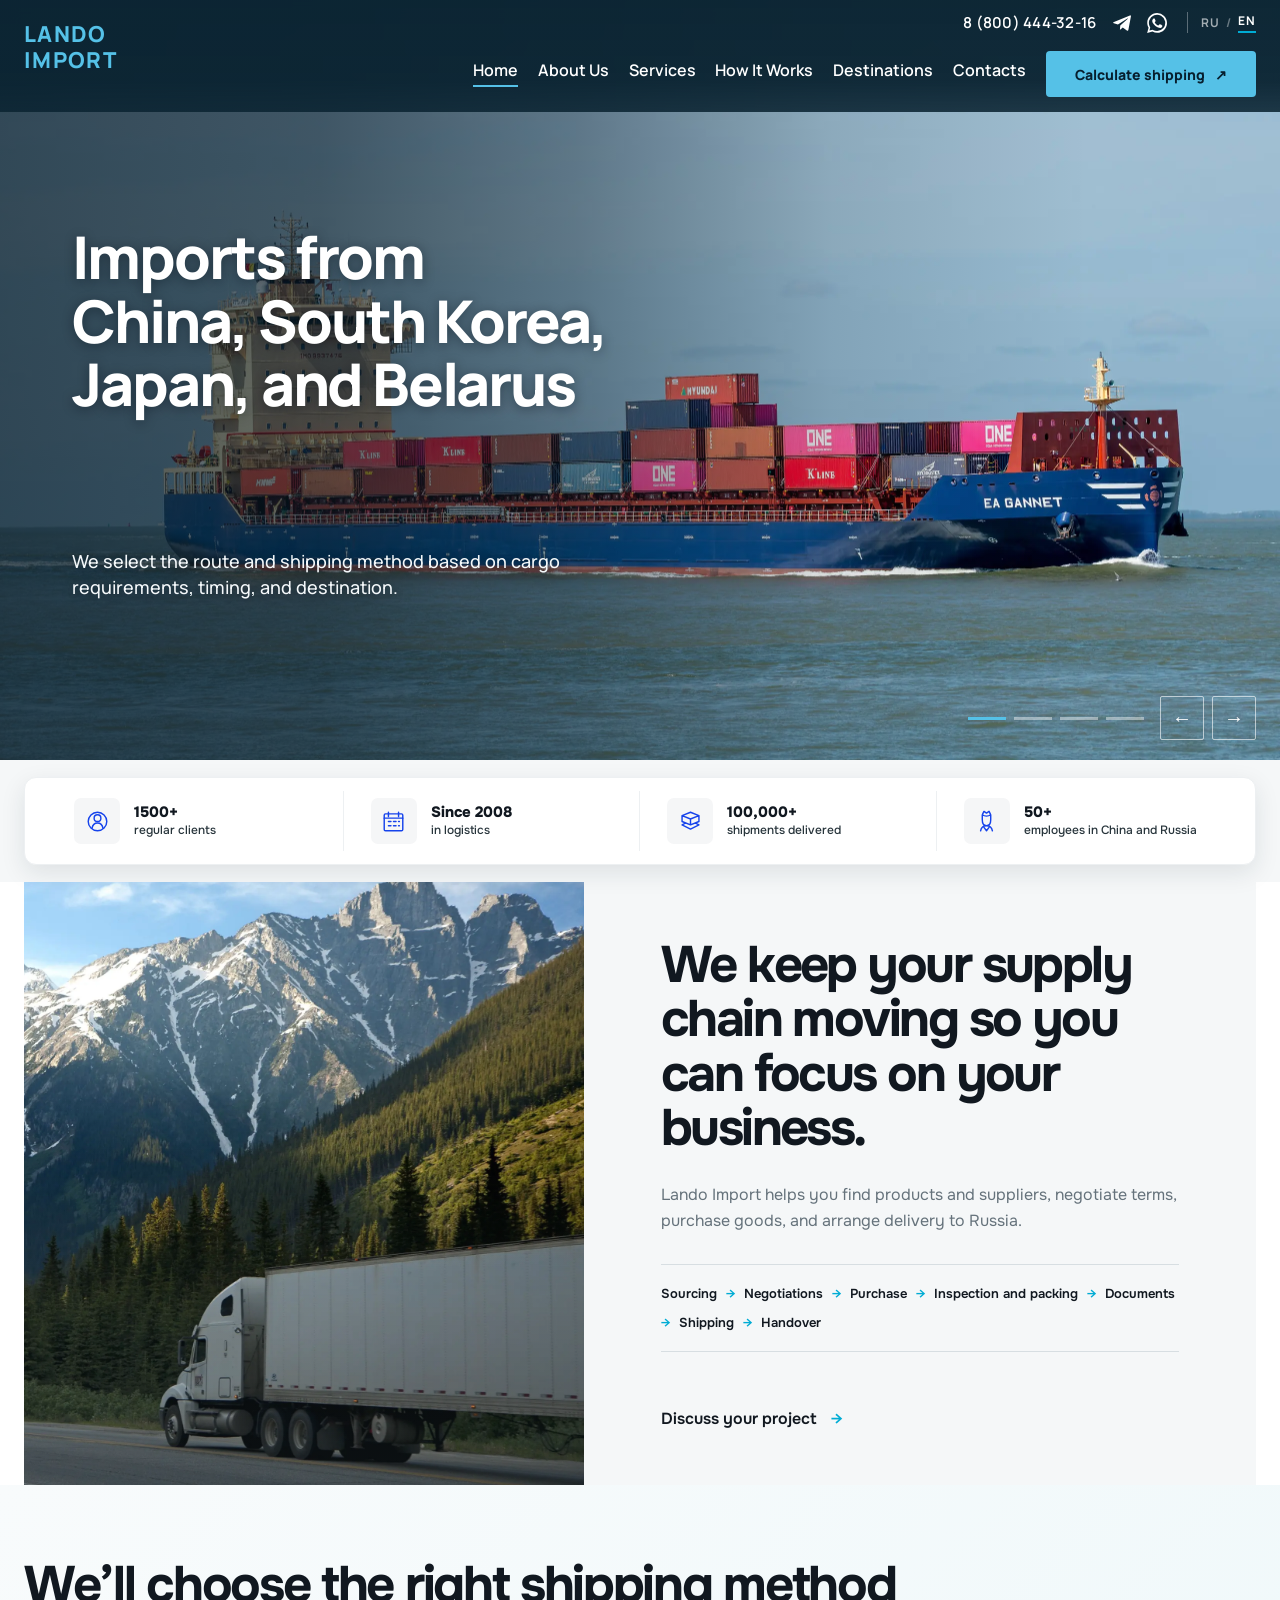
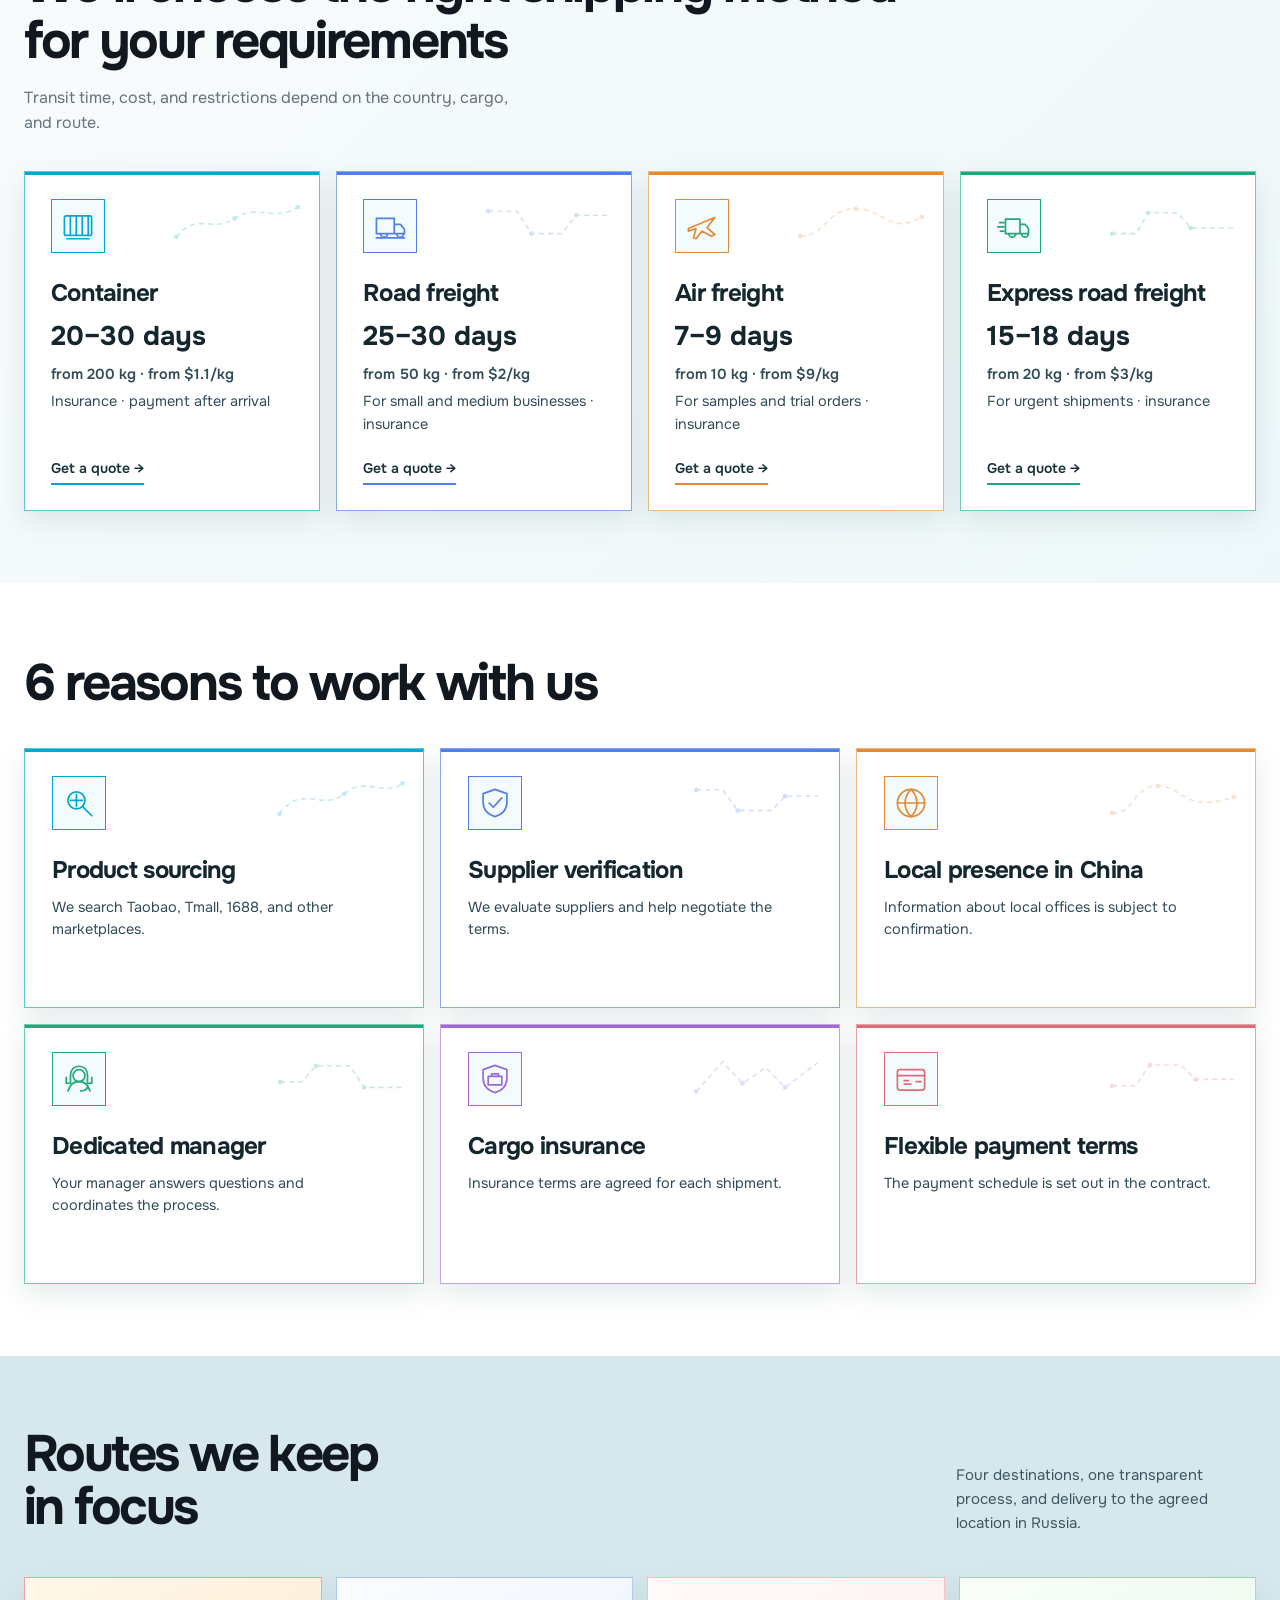
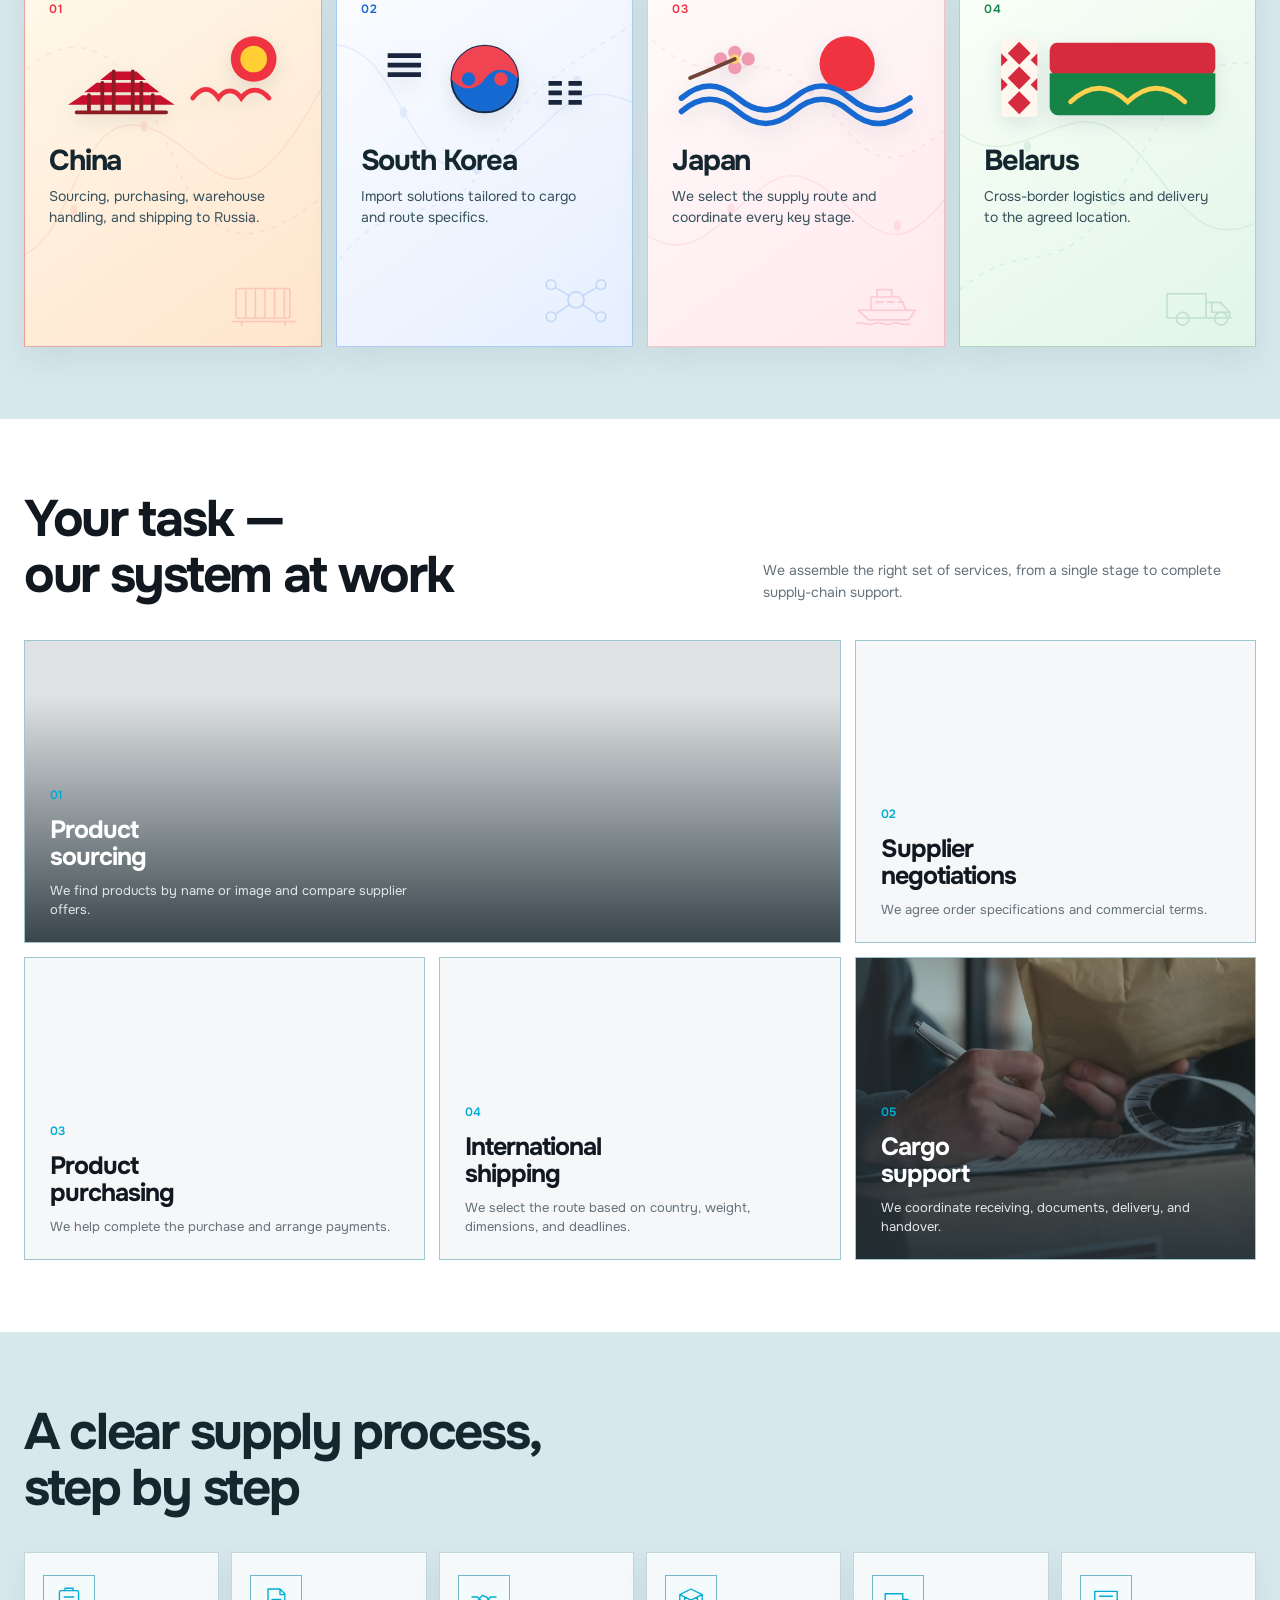
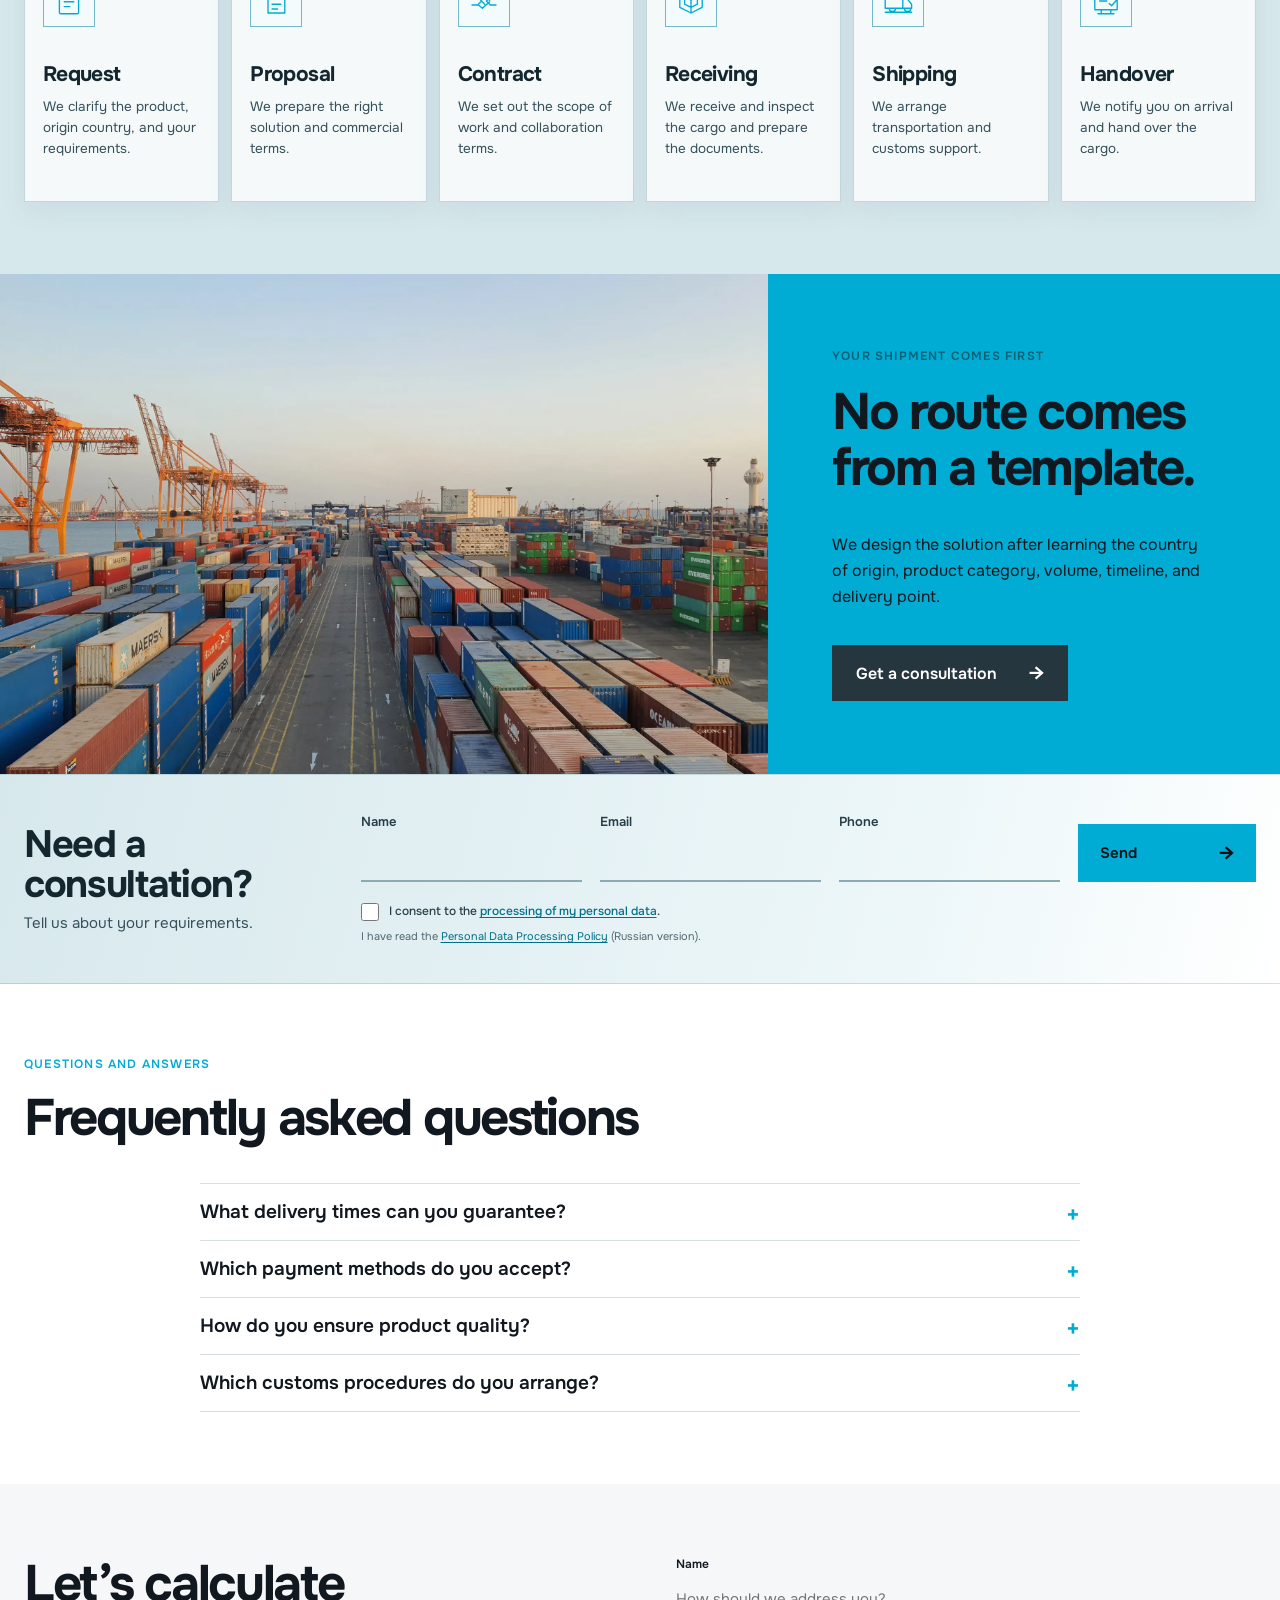
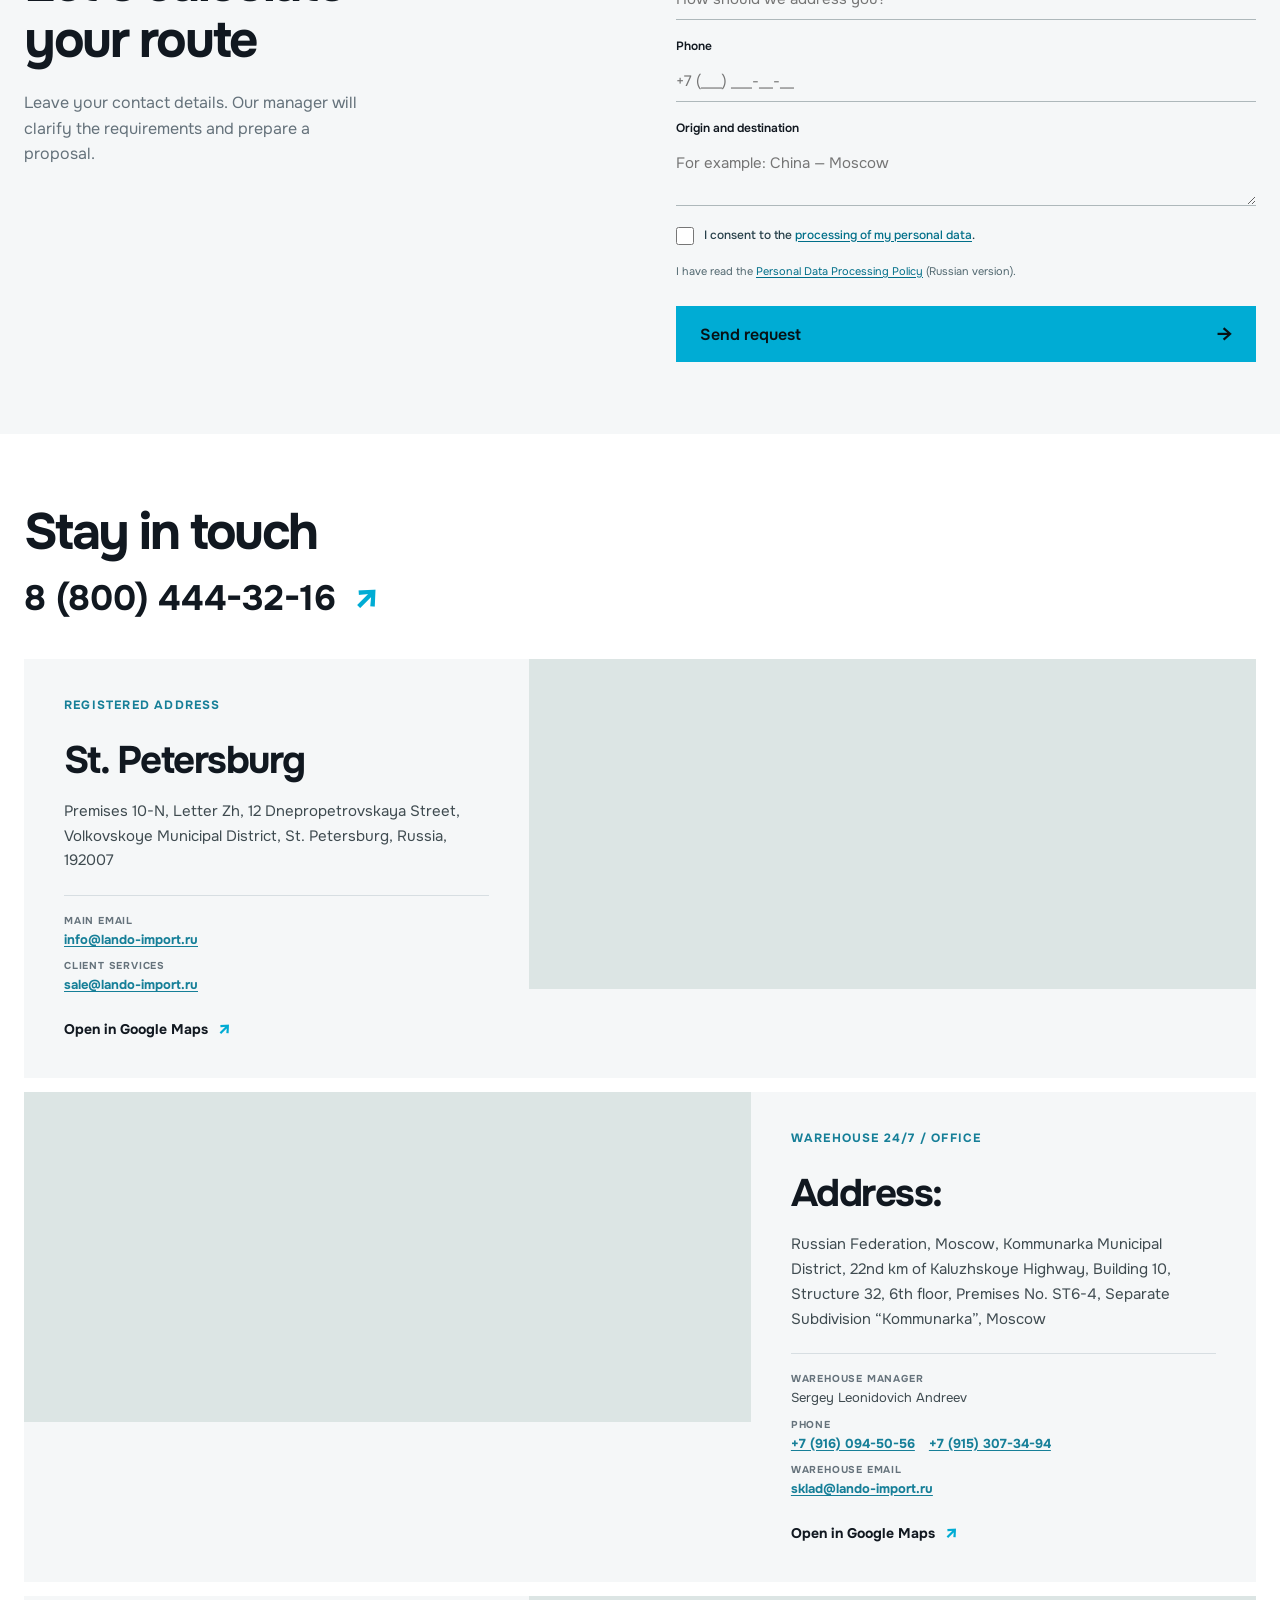
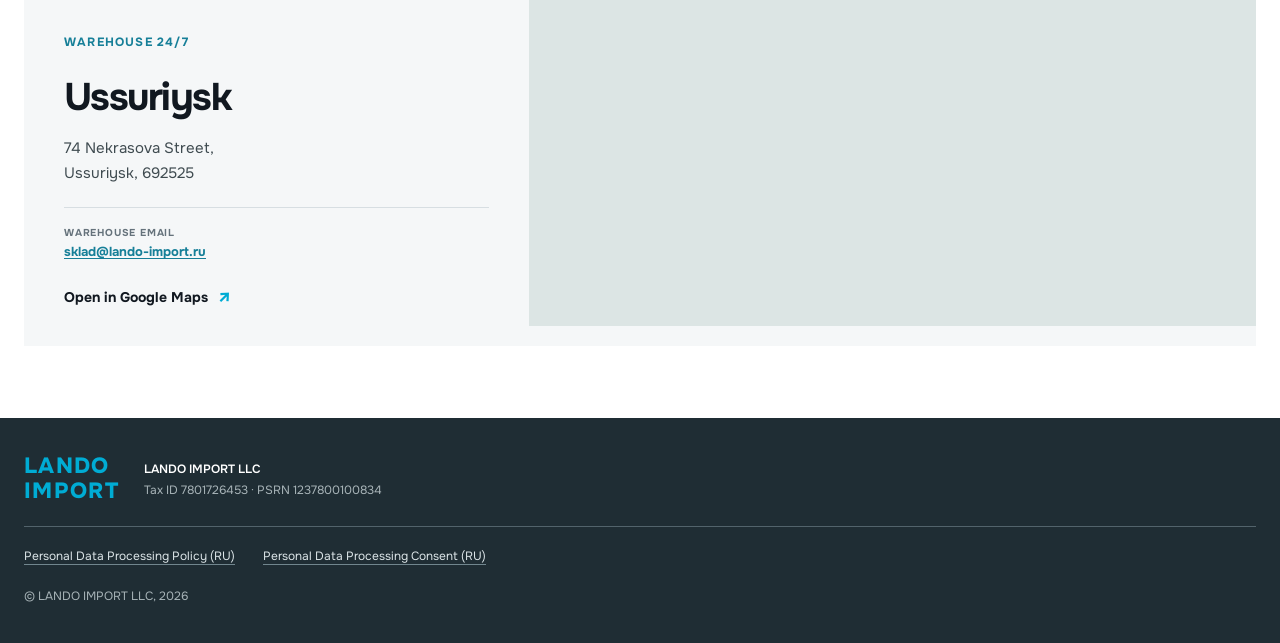
==== en.html @ ffce9387 "Add optimized Lando Import landing page for Vercel. Compressed hero and section photos and keep the " ====
<!doctype html>
<html lang="en">
  <head>
    <meta charset="utf-8" />
    <meta name="viewport" content="width=device-width, initial-scale=1" />
    <title>Lando Import — Logistics and Import</title>
    <link rel="preconnect" href="https://fonts.googleapis.com" />
    <link rel="preconnect" href="https://fonts.gstatic.com" crossorigin />
    <link href="https://fonts.googleapis.com/css2?family=Manrope:wght@400;500;600;700;800&family=Onest:wght@400;500;600;700;800&display=swap" rel="stylesheet" />
    <link rel="preload" as="image" type="image/webp" href="images/hero00.webp" />
    <link rel="stylesheet" href="style.css?v=20261102-img" />
  </head>
  <body id="top">
    <header class="header">
      <div class="container header__in">
        <a class="logo" href="#top" aria-label="Lando Import — home"><span>LANDO</span><i>IMPORT</i></a>
        <button class="menu-button" aria-label="Open menu" aria-expanded="false"><b></b><b></b></button>
        <div class="header__content">
          <div class="header__contacts">
            <a class="header__phone" href="tel:88004443216">8 (800) 444-32-16</a>
            <span class="header__social" role="img" aria-label="Telegram — link coming soon" title="Telegram — link coming soon"><svg viewBox="0 0 24 24" aria-hidden="true"><path d="M21.7 3.1 18.5 20c-.2 1.2-.9 1.5-1.9.9l-4.9-3.6-2.4 2.3c-.3.3-.5.5-1 .5l.4-5 9.1-8.2c.4-.4-.1-.6-.6-.2L5.9 13.8 1 12.3c-1.1-.3-1.1-1.1.2-1.6L20.3 3c.9-.3 1.7.2 1.4.1Z"/></svg></span>
            <span class="header__social" role="img" aria-label="WhatsApp — link coming soon" title="WhatsApp — link coming soon"><svg viewBox="0 0 24 24" aria-hidden="true"><path d="M20.5 3.5A11.8 11.8 0 0 0 12.1 0C5.6 0 .3 5.3.3 11.8c0 2.1.5 4.1 1.6 5.9L.2 24l6.4-1.7a11.8 11.8 0 0 0 5.6 1.4h.1c6.5 0 11.7-5.3 11.7-11.8 0-3.2-1.2-6.1-3.5-8.4Zm-8.3 18.2c-1.8 0-3.6-.5-5.1-1.4l-.4-.2-3.8 1 1-3.7-.2-.4a9.8 9.8 0 1 1 8.5 4.7Zm5.4-7.3c-.3-.1-1.7-.8-2-.9-.3-.1-.5-.1-.7.2l-.9 1.1c-.2.2-.4.2-.7.1a7.8 7.8 0 0 1-2.3-1.4 8.7 8.7 0 0 1-1.6-2c-.2-.3 0-.5.1-.6l.5-.6.3-.5c.1-.2 0-.4 0-.5l-.9-2.1c-.2-.6-.5-.5-.7-.5h-.6c-.2 0-.5.1-.8.4-.3.3-1 1-1 2.5s1.1 2.9 1.2 3.1c.1.2 2.1 3.2 5.1 4.5.7.3 1.3.5 1.7.6.7.2 1.4.2 1.9.1.6-.1 1.7-.7 2-1.4.2-.7.2-1.3.2-1.4-.2-.3-.4-.4-.7-.5Z"/></svg></span>
            <nav class="lang-switch" aria-label="Language selection"><a href="index.html" lang="ru">RU</a><span>/</span><a class="is-active" href="en.html" lang="en" aria-current="page">EN</a></nav>
          </div>
          <div class="header__main">
            <nav class="nav" aria-label="Navigation"><a href="#top">Home</a><a href="#about">About Us</a><a href="#services">Services</a><a href="#process">How It Works</a><a href="#directions">Destinations</a><a href="#contacts">Contacts</a></nav>
            <a class="header__cta" href="#request">Calculate shipping <span>↗</span></a>
          </div>
        </div>
      </div>
    </header>

    <main>
      <section class="hero" aria-roledescription="carousel" aria-label="Lando Import key services">
        <article class="hero__slide is-active" aria-hidden="false" data-hero-ready="1" data-hero-image="images/hero00.jpg" data-hero-image-wide="images/hero00.jpg" style="--hero-image:image-set(url('images/hero00.webp') type('image/webp'), url('images/hero00.jpg') type('image/jpeg'));--hero-image-wide:image-set(url('images/hero00.webp') type('image/webp'), url('images/hero00.jpg') type('image/jpeg'))"><div class="hero__shade"></div><div class="container hero__content"><h1>Imports from China, South Korea, Japan, and Belarus</h1><p class="hero__lead">We select the route and shipping method based on cargo requirements, timing, and destination.</p></div></article>
        <article class="hero__slide" aria-hidden="true" data-hero-image="images/hero00_1.jpg" data-hero-image-wide="images/hero00_1.jpg"><div class="hero__shade"></div><div class="container hero__content"><h2>Product sourcing and supplier management</h2><p class="hero__lead">We help source products and build effective relationships with manufacturers and suppliers.</p></div></article>
        <article class="hero__slide" aria-hidden="true" data-hero-image="images/hero2.jpg" data-hero-image-wide="images/hero2-wide.jpg"><div class="hero__shade"></div><div class="container hero__content"><h2>Container shipping for your business</h2><p class="hero__lead">We select the shipping format based on shipment volume, route, and delivery schedule.</p></div></article>
        <article class="hero__slide" aria-hidden="true" data-hero-image="images/hero3.jpg" data-hero-image-wide="images/hero3-wide.jpg"><div class="hero__shade"></div><div class="container hero__content"><h2>International shipping tailored to your needs</h2><p class="hero__lead">We choose the logistics solution based on the country of origin, cargo specifications, and delivery schedule.</p></div></article>
        <div class="container hero__footer"><div class="hero__dots" role="tablist" aria-label="Select slide"><button class="is-active" role="tab" aria-selected="true" aria-label="Slide 1"></button><button role="tab" aria-selected="false" aria-label="Slide 2"></button><button role="tab" aria-selected="false" aria-label="Slide 3"></button><button role="tab" aria-selected="false" aria-label="Slide 4"></button></div><div class="hero__arrows"><button type="button" class="hero__arrow hero__arrow--prev" aria-label="Previous slide">←</button><button type="button" class="hero__arrow hero__arrow--next" aria-label="Next slide">→</button></div></div>
      </section>

      <section class="hero-stats" aria-label="Lando Import in numbers"><div class="container hero-stats__panel">
        <article class="hero-stat"><div class="hero-stat__icon" aria-hidden="true"><svg viewBox="0 0 32 32"><circle cx="16" cy="16" r="11"/><circle cx="16" cy="12" r="4"/><path d="M9.5 24c.7-4.2 3-6.3 6.5-6.3s5.8 2.1 6.5 6.3"/></svg></div><p><strong>1500+</strong><span>regular clients</span></p></article>
        <article class="hero-stat"><div class="hero-stat__icon" aria-hidden="true"><svg viewBox="0 0 32 32"><rect x="5" y="7" width="22" height="20" rx="1.5"/><path d="M5 12h22M10 5v5M22 5v5M10 16h3M16 16h3M22 16h1M10 21h3M16 21h3M22 21h1"/></svg></div><p><strong>Since 2008</strong><span>in logistics</span></p></article>
        <article class="hero-stat"><div class="hero-stat__icon" aria-hidden="true"><svg viewBox="0 0 32 32"><path d="m16 5 10 4-10 4L6 9zM6 9v7l10 4 10-4V9M10 18l-4 2 10 5 10-5-4-2M16 13v7"/></svg></div><p><strong>100,000+</strong><span>shipments delivered</span></p></article>
        <article class="hero-stat"><div class="hero-stat__icon" aria-hidden="true"><svg viewBox="0 0 32 32"><path d="M11 8c1.5 1.1 3.1 1.6 5 1.6S19.5 9.1 21 8v6c0 4.1-2 7-5 7s-5-2.9-5-7zM11.5 7 13 4l3 2 3-2 1.5 3M9 27c.7-3.9 3-6 7-6s6.3 2.1 7 6M13 23l3 4 3-4"/></svg></div><p><strong>50+</strong><span>employees in China and Russia</span></p></article>
      </div></section>

      <section class="intro" id="about"><div class="container intro__layout"><div class="intro__photo"></div><div class="intro__content"><h2>We keep your supply chain moving so you can focus on your business.</h2><p>Lando Import helps you find products and suppliers, negotiate terms, purchase goods, and arrange delivery to Russia.</p><p class="service-chain">Sourcing <i>→</i> Negotiations <i>→</i> Purchase <i>→</i> Inspection and packing <i>→</i> Documents <i>→</i> Shipping <i>→</i> Handover</p><a class="text-link" href="#request">Discuss your project <span>→</span></a></div></div></section>

      <section class="delivery-options" id="delivery"><div class="container"><div class="section-head"><h2>We’ll choose the right shipping method<br>for your requirements</h2><p class="section-lead">Transit time, cost, and restrictions depend on the country, cargo, and route.</p></div><div class="delivery-grid">
        <article><div class="card-icon" aria-hidden="true"><svg viewBox="0 0 40 40"><rect x="4" y="8" width="32" height="23" rx="2"/><path d="M11 8v23M18 8v23M25 8v23M32 8v23M7 35h26"/></svg></div><svg class="card-infographic" viewBox="0 0 160 54" aria-hidden="true"><path d="M4 43C31 11 49 39 77 20S125 25 156 6"/><circle cx="4" cy="43" r="3"/><circle cx="77" cy="20" r="3"/><circle cx="156" cy="6" r="3"/></svg><h3>Container</h3><b>20–30 days</b><p>from 200 kg · from $1.1/kg</p><small>Insurance · payment after arrival</small><button data-delivery="Container">Get a quote →</button></article>
        <article><div class="card-icon" aria-hidden="true"><svg viewBox="0 0 40 40"><path d="M4 11h21v18H4zM25 18h7l5 6v5H25zM9 29a4 4 0 1 0 8 0M28 29a4 4 0 1 0 8 0M4 34h33"/></svg></div><svg class="card-infographic" viewBox="0 0 160 54" aria-hidden="true"><path d="M4 11h36l18 28h38l18-23h42"/><circle cx="4" cy="11" r="3"/><circle cx="58" cy="39" r="3"/><circle cx="114" cy="16" r="3"/></svg><h3>Road freight</h3><b>25–30 days</b><p>from 50 kg · from $2/kg</p><small>For small and medium businesses · insurance</small><button data-delivery="Road freight">Get a quote →</button></article>
        <article><div class="card-icon" aria-hidden="true"><svg viewBox="0 0 40 40"><path d="m4 23 31-13-9 12 9 8-4 2-11-6-7 9-3-1 3-11-9 3z"/></svg></div><svg class="card-infographic" viewBox="0 0 160 54" aria-hidden="true"><path d="M4 42C38 42 35 8 73 8s42 34 83 10"/><circle cx="4" cy="42" r="3"/><circle cx="73" cy="8" r="3"/><circle cx="156" cy="18" r="3"/></svg><h3>Air freight</h3><b>7–9 days</b><p>from 10 kg · from $9/kg</p><small>For samples and trial orders · insurance</small><button data-delivery="Air freight">Get a quote →</button></article>
        <article><div class="card-icon" aria-hidden="true"><svg viewBox="0 0 40 40"><path d="M10 12h17v17H10zM27 18h6l4 5v6H27zM14 29a4 4 0 1 0 8 0M29 29a4 4 0 1 0 8 0M3 16h5M1 21h7M4 26h4"/></svg></div><svg class="card-infographic" viewBox="0 0 160 54" aria-hidden="true"><path d="M4 39h30l15-26h37l16 19h54"/><circle cx="4" cy="39" r="3"/><circle cx="49" cy="13" r="3"/><circle cx="102" cy="32" r="3"/></svg><h3>Express road freight</h3><b>15–18 days</b><p>from 20 kg · from $3/kg</p><small>For urgent shipments · insurance</small><button data-delivery="Express road freight">Get a quote →</button></article>
      </div></div></section>

      <section class="benefits"><div class="container"><div class="section-head"><h2>6 reasons to work with us</h2></div><div class="benefits__grid">
        <article><div class="card-icon" aria-hidden="true"><svg viewBox="0 0 40 40"><circle cx="17" cy="17" r="10"/><path d="m24 24 11 11M10 17h14M17 10v14"/></svg></div><svg class="card-infographic" viewBox="0 0 160 54" aria-hidden="true"><path d="M3 43C32 4 56 41 84 18s49 5 73-13"/><circle cx="3" cy="43" r="3"/><circle cx="84" cy="18" r="3"/><circle cx="157" cy="5" r="3"/></svg><h3>Product sourcing</h3><p>We search Taobao, Tmall, 1688, and other marketplaces.</p></article>
        <article><div class="card-icon" aria-hidden="true"><svg viewBox="0 0 40 40"><path d="M20 4 34 9v10c0 9-5 14-14 17C11 33 6 28 6 19V9zM13 20l5 5 10-11"/></svg></div><svg class="card-infographic" viewBox="0 0 160 54" aria-hidden="true"><path d="M4 13h33l19 26h42l17-18h41"/><circle cx="4" cy="13" r="3"/><circle cx="56" cy="39" r="3"/><circle cx="115" cy="21" r="3"/></svg><h3>Supplier verification</h3><p>We evaluate suppliers and help negotiate the terms.</p></article>
        <article><div class="card-icon" aria-hidden="true"><svg viewBox="0 0 40 40"><circle cx="20" cy="20" r="16"/><path d="M4 20h32M20 4c5 5 7 10 7 16s-2 11-7 16c-5-5-7-10-7-16s2-11 7-16"/></svg></div><svg class="card-infographic" viewBox="0 0 160 54" aria-hidden="true"><path d="M4 42c30 0 25-34 57-34 31 0 33 35 95 14"/><circle cx="4" cy="42" r="3"/><circle cx="61" cy="8" r="3"/><circle cx="156" cy="22" r="3"/></svg><h3>Local presence in China</h3><p>Information about local offices is subject to confirmation.</p></article>
        <article><div class="card-icon" aria-hidden="true"><svg viewBox="0 0 40 40"><circle cx="20" cy="16" r="7"/><path d="M7 34c2-7 7-11 13-11s11 4 13 11M5 18v7h5v-9c0-7 4-11 10-11s10 4 10 11v9h5v-7M30 28c0 4-3 6-8 6"/></svg></div><svg class="card-infographic" viewBox="0 0 160 54" aria-hidden="true"><path d="M4 33h27l18-20h42l18 27h47"/><circle cx="4" cy="33" r="3"/><circle cx="49" cy="13" r="3"/><circle cx="109" cy="40" r="3"/></svg><h3>Dedicated manager</h3><p>Your manager answers questions and coordinates the process.</p></article>
        <article><div class="card-icon" aria-hidden="true"><svg viewBox="0 0 40 40"><path d="M20 4 34 9v10c0 9-5 14-14 17C11 33 6 28 6 19V9zM12 17h16v10H12zM16 17v-3h8v3"/></svg></div><svg class="card-infographic" viewBox="0 0 160 54" aria-hidden="true"><path d="M4 45 37 8l25 27 29-20 24 25 41-31"/><circle cx="4" cy="45" r="3"/><circle cx="62" cy="35" r="3"/><circle cx="115" cy="40" r="3"/></svg><h3>Cargo insurance</h3><p>Insurance terms are agreed for each shipment.</p></article>
        <article><div class="card-icon" aria-hidden="true"><svg viewBox="0 0 40 40"><rect x="4" y="9" width="32" height="24" rx="3"/><path d="M4 16h32M26 23h6M12 26h8M12 22h5"/></svg></div><svg class="card-infographic" viewBox="0 0 160 54" aria-hidden="true"><path d="M4 38h29l18-26h39l18 18h48"/><circle cx="4" cy="38" r="3"/><circle cx="51" cy="12" r="3"/><circle cx="108" cy="30" r="3"/></svg><h3>Flexible payment terms</h3><p>The payment schedule is set out in the contract.</p></article>
      </div></div></section>

      <section class="directions" id="directions"><div class="container"><div class="directions__top"><div><h2>Routes we keep<br>in focus</h2></div><p>Four destinations, one transparent process, and delivery to the agreed location in Russia.</p></div><div class="countries">
        <article class="country-card country-card--china"><svg class="country-card__route" viewBox="0 0 320 260" preserveAspectRatio="none" aria-hidden="true"><path d="M-16 198C55 194 51 92 129 105S225 206 340 54"/><path class="is-dashed" d="M-8 70C69 20 123 67 163 131S252 193 332 149"/><circle cx="53" cy="164" r="4"/><circle cx="129" cy="105" r="4"/><circle cx="246" cy="170" r="4"/></svg><b>01</b><svg class="country-card__national" viewBox="0 0 260 100" aria-hidden="true"><circle cx="215" cy="29" r="24" fill="#ef3340"/><circle cx="215" cy="29" r="14" fill="#ffcf33"/><path d="M20 77h112l-15-10H35zM37 64h79l-13-10H50zM54 51h48l-10-9H65z" fill="#c8102e"/><path d="M42 67v18M109 67v18M56 54v31M97 54v31M68 42v43M88 42v43M29 85h94" fill="none" stroke="#8d1b22" stroke-width="4" stroke-linecap="round"/><path d="M151 70c9-12 19-12 27 0 7-10 17-10 24 0 8-11 20-11 29 0" fill="none" stroke="#ef3340" stroke-width="5" stroke-linecap="round"/></svg><h3>China</h3><p>Sourcing, purchasing, warehouse handling, and shipping to Russia.</p><svg class="country-card__icon" viewBox="0 0 92 64" aria-hidden="true"><rect x="10" y="13" width="67" height="37" rx="2"/><path d="M22 13v37M34 13v37M46 13v37M58 13v37M70 13v37M5 54h78M17 54v5M71 54v5"/></svg></article>
        <article class="country-card country-card--korea"><svg class="country-card__route" viewBox="0 0 320 260" preserveAspectRatio="none" aria-hidden="true"><path d="M-20 48C71 35 70 147 151 135S239 54 341 95"/><path class="is-dashed" d="M-11 213C50 142 119 185 163 128S266 58 335 26"/><circle cx="72" cy="95" r="4"/><circle cx="151" cy="135" r="4"/><circle cx="260" cy="73" r="4"/></svg><b>02</b><svg class="country-card__national" viewBox="0 0 260 100" aria-hidden="true"><circle cx="130" cy="50" r="35" fill="#1769d2" stroke="#172b4d" stroke-width="2"/><path d="M95 50a35 35 0 0 1 70 0c-10-13-26-13-35 0s-25 13-35 0Z" fill="#f04452"/><circle cx="113" cy="50" r="7" fill="#1769d2"/><circle cx="147" cy="50" r="7" fill="#f04452"/><g fill="#18253d"><path d="M28 23h35v5H28zM28 33h35v5H28zM28 43h35v5H28zM197 52h35v5h-14v-5h-7v5h-14zM197 62h35v5h-14v-5h-7v5h-14zM197 72h35v5h-14v-5h-7v5h-14z"/></g></svg><h3>South Korea</h3><p>Import solutions tailored to cargo and route specifics.</p><svg class="country-card__icon" viewBox="0 0 92 72" aria-hidden="true"><circle cx="46" cy="36" r="10"/><circle cx="15" cy="17" r="6"/><circle cx="77" cy="17" r="6"/><circle cx="15" cy="57" r="6"/><circle cx="77" cy="57" r="6"/><path d="M21 21l17 10M54 31l17-10M21 53l17-11M54 42l17 11"/></svg></article>
        <article class="country-card country-card--japan"><svg class="country-card__route" viewBox="0 0 320 260" preserveAspectRatio="none" aria-hidden="true"><path d="M-12 176C67 223 108 123 173 142S258 220 337 142"/><path class="is-dashed" d="M-5 38C67 88 119 42 176 79S243 153 333 101"/><circle cx="90" cy="163" r="4"/><circle cx="176" cy="79" r="4"/><circle cx="270" cy="175" r="4"/></svg><b>03</b><svg class="country-card__national" viewBox="0 0 260 100" aria-hidden="true"><circle cx="184" cy="34" r="29" fill="#ef3340"/><path d="M10 70c20-17 39-17 59 0s39 17 59 0 39-17 59 0 39 17 63 0M10 84c20-17 39-17 59 0s39 17 59 0 39-17 59 0 39 17 63 0" fill="none" stroke="#1769d2" stroke-width="6" stroke-linecap="round"/><g fill="#f09ab1"><circle cx="51" cy="29" r="7"/><circle cx="66" cy="22" r="7"/><circle cx="66" cy="38" r="7"/><circle cx="80" cy="29" r="7"/><circle cx="66" cy="29" r="5" fill="#ffd36a"/></g><path d="M19 49c17-7 31-13 47-20" fill="none" stroke="#6f4338" stroke-width="4" stroke-linecap="round"/></svg><h3>Japan</h3><p>We select the supply route and coordinate every key stage.</p><svg class="country-card__icon" viewBox="0 0 100 70" aria-hidden="true"><path d="M10 45h77l-9 13H24zM27 45V27h38l10 18M35 27V17h20v10M7 63c8-5 16 5 24 0s16 5 24 0 16 5 24 0"/><path d="M34 34h9M49 34h9M64 34h7"/></svg></article>
        <article class="country-card country-card--belarus"><svg class="country-card__route" viewBox="0 0 320 260" preserveAspectRatio="none" aria-hidden="true"><path d="M-15 101C54 151 110 78 171 110S253 203 337 167"/><path class="is-dashed" d="M-10 226C69 177 102 221 166 157S240 50 336 62"/><circle cx="73" cy="119" r="4"/><circle cx="166" cy="157" r="4"/><circle cx="268" cy="72" r="4"/></svg><b>04</b><svg class="country-card__national" viewBox="0 0 260 100" aria-hidden="true"><rect x="69" y="12" width="174" height="34" rx="8" fill="#d62b3f"/><path d="M69 44h174v35a9 9 0 0 1-9 9H78a9 9 0 0 1-9-9Z" fill="#178447"/><rect x="18" y="8" width="38" height="82" rx="4" fill="#fff6ee"/><g fill="#d62b3f"><path d="m37 11 12 12-12 12-12-12zM37 37l12 12-12 12-12-12zM37 63l12 12-12 12-12-12z"/><path d="m18 23 7 7-7 7zM56 23l-7 7 7 7zM18 49l7 7-7 7zM56 49l-7 7 7 7z"/></g><path d="M91 74c20-19 40-19 60 0 20-19 40-19 60 0" fill="none" stroke="#ffd14e" stroke-width="5" stroke-linecap="round"/></svg><h3>Belarus</h3><p>Cross-border logistics and delivery to the agreed location.</p><svg class="country-card__icon" viewBox="0 0 104 68" aria-hidden="true"><path d="M7 18h55v34H7zM62 30h20l13 14v8H62zM70 30v14h25M7 52h9M44 52h29M94 52h3"/><circle cx="29" cy="53" r="9"/><circle cx="83" cy="53" r="9"/></svg></article>
      </div></div></section>

      <section class="services" id="services"><div class="container"><div class="section-head section-head--row"><h2>Your task —<br>our system at work</h2><p>We assemble the right set of services, from a single stage to complete supply-chain support.</p></div><div class="services__grid">
        <article class="service service--wide"><div class="image-slot service__image--sourcing"></div><div class="service__caption"><b>01</b><h3>Product<br>sourcing</h3><p>We find products by name or image and compare supplier offers.</p></div></article>
        <article class="service"><div class="service__caption"><b>02</b><h3>Supplier<br>negotiations</h3><p>We agree order specifications and commercial terms.</p></div></article>
        <article class="service"><div class="service__caption"><b>03</b><h3>Product<br>purchasing</h3><p>We help complete the purchase and arrange payments.</p></div></article>
        <article class="service"><div class="service__caption"><b>04</b><h3>International<br>shipping</h3><p>We select the route based on country, weight, dimensions, and deadlines.</p></div></article>
        <article class="service service--photo"><div class="image-slot service__image--cargo"></div><div class="service__caption"><b>05</b><h3>Cargo<br>support</h3><p>We coordinate receiving, documents, delivery, and handover.</p></div></article>
      </div></div></section>

      <section class="process" id="process"><div class="container"><div class="section-head"><h2>A clear supply process,<br>step by step</h2></div><ol class="steps">
        <li><span class="step-icon" aria-hidden="true"><svg viewBox="0 0 40 40"><rect x="8" y="7" width="24" height="29" rx="2"/><path d="M15 7V4h10v3M14 15h12M14 21h12M14 27h7"/></svg></span><h3>Request</h3><p>We clarify the product, origin country, and your requirements.</p></li>
        <li><span class="step-icon" aria-hidden="true"><svg viewBox="0 0 40 40"><path d="M10 5h15l6 6v24H10zM25 5v7h6M15 18h11M15 24h11M15 30h7"/></svg></span><h3>Proposal</h3><p>We prepare the right solution and commercial terms.</p></li>
        <li><span class="step-icon" aria-hidden="true"><svg viewBox="0 0 40 40"><path d="M5 15h7l5 5-5 5H5M35 15h-7l-5 5 5 5h7M13 18l5-5 5 2 4 4M13 25l5 4 9-8M17 20l4 4"/></svg></span><h3>Contract</h3><p>We set out the scope of work and collaboration terms.</p></li>
        <li><span class="step-icon" aria-hidden="true"><svg viewBox="0 0 40 40"><path d="m20 5 14 7-14 7L6 12zM6 12v16l14 7 14-7V12M20 19v16M12 16v8l8 4 8-4v-8"/></svg></span><h3>Receiving</h3><p>We receive and inspect the cargo and prepare the documents.</p></li>
        <li><span class="step-icon" aria-hidden="true"><svg viewBox="0 0 40 40"><path d="M4 11h22v18H4zM26 18h6l5 6v5H26zM9 29a4 4 0 1 0 8 0M28 29a4 4 0 1 0 8 0M4 34h33"/></svg></span><h3>Shipping</h3><p>We arrange transportation and customs support.</p></li>
        <li><span class="step-icon" aria-hidden="true"><svg viewBox="0 0 40 40"><path d="M6 8h28v23H6zM12 14h16M12 20h9M14 31v5M26 31v5M10 36h20M24 23l3 3 6-7"/></svg></span><h3>Handover</h3><p>We notify you on arrival and hand over the cargo.</p></li>
      </ol></div></section>

      <section class="feature"><div class="feature__photo image-slot"></div><div class="feature__copy"><p class="eyebrow">your shipment comes first</p><h2>No route comes from a template.</h2><p>We design the solution after learning the country of origin, product category, volume, timeline, and delivery point.</p><a class="button" href="#request">Get a consultation <span>→</span></a></div></section>

      <section class="consult"><div class="container"><div><h2>Need a consultation?</h2><p>Tell us about your requirements.</p></div><form id="consult-form"><label>Name<input required name="consult-name" /></label><label>Email<input required type="email" name="consult-email" /></label><label>Phone<input required type="tel" name="consult-phone" /></label><button class="button" type="submit">Send <span>→</span></button><label class="consent-field"><input type="checkbox" name="consult-consent" required /><span>I consent to the <a href="personal-data-consent.html" target="_blank" rel="noopener">processing of my personal data</a>.</span></label><small class="form-privacy">I have read the <a href="privacy-policy.html" target="_blank" rel="noopener">Personal Data Processing Policy</a> (Russian version).</small></form></div></section>

      <section class="faq" id="faq"><div class="container"><div class="section-head"><p class="eyebrow">questions and answers</p><h2>Frequently asked questions</h2></div><div class="faq__list">
        <details><summary>What delivery times can you guarantee?</summary><p>Transit time depends on the country, cargo specifications, and selected solution. The exact timeline is stated in our proposal.</p></details>
        <details><summary>Which payment methods do you accept?</summary><p>Payment terms are agreed individually and set out in the contract.</p></details>
        <details><summary>How do you ensure product quality?</summary><p>Inspection and packing requirements are agreed before the shipment begins.</p></details>
        <details><summary>Which customs procedures do you arrange?</summary><p>The scope of customs support depends on the cargo and route; your manager will confirm the details.</p></details>
      </div></div></section>

      <section class="request" id="request"><div class="container request__grid"><div><h2>Let’s calculate<br>your route</h2><p>Leave your contact details. Our manager will clarify the requirements and prepare a proposal.</p></div><form id="request-form"><label>Name<input name="name" type="text" placeholder="How should we address you?" required /></label><label>Phone<input name="phone" type="tel" placeholder="+7 (___) ___-__-__" required /></label><label>Origin and destination<textarea name="route" placeholder="For example: China — Moscow" required></textarea></label><label class="consent-field"><input type="checkbox" name="request-consent" required /><span>I consent to the <a href="personal-data-consent.html" target="_blank" rel="noopener">processing of my personal data</a>.</span></label><small class="form-privacy">I have read the <a href="privacy-policy.html" target="_blank" rel="noopener">Personal Data Processing Policy</a> (Russian version).</small><button class="button" type="submit">Send request <span>→</span></button><small class="form-note" aria-live="polite"></small></form></div></section>

      <section class="contacts" id="contacts"><div class="container"><div class="contacts__head"><h2>Stay in touch</h2><a class="contacts__phone" href="tel:88004443216">8 (800) 444-32-16 <span>↗</span></a></div><div class="contacts__locations">
        <article class="contact-location"><div class="contact-location__info"><span>Registered address</span><h3>St. Petersburg</h3><address>Premises 10-N, Letter Zh, 12 Dnepropetrovskaya Street,<br>Volkovskoye Municipal District, St. Petersburg, Russia, 192007</address><div class="contact-location__contacts"><p><strong>Main email</strong><a href="mailto:info@lando-import.ru">info@lando-import.ru</a></p><p><strong>Client services</strong><a href="mailto:sale@lando-import.ru">sale@lando-import.ru</a></p></div><a href="https://www.google.com/maps/search/?api=1&amp;query=192007%2C+Санкт-Петербург%2C+улица+Днепропетровская%2C+дом+12%2C+литера+Ж" target="_blank" rel="noopener noreferrer">Open in Google Maps <b>↗</b></a></div><div class="contact-location__map"><iframe title="Map: 12 Dnepropetrovskaya Street, Letter Zh, St. Petersburg" src="https://www.google.com/maps?q=192007%2C+Санкт-Петербург%2C+улица+Днепропетровская%2C+дом+12%2C+литера+Ж&amp;output=embed" loading="lazy" referrerpolicy="no-referrer-when-downgrade"></iframe></div></article>
        <article class="contact-location"><div class="contact-location__info"><span>Warehouse 24/7 / office</span><h3>Address:</h3><address>Russian Federation, Moscow, Kommunarka Municipal District, 22nd km of Kaluzhskoye Highway, Building 10, Structure 32, 6th floor, Premises No. ST6-4, Separate Subdivision “Kommunarka”, Moscow</address><div class="contact-location__contacts"><p><strong>Warehouse manager</strong><span>Sergey Leonidovich Andreev</span></p><p><strong>Phone</strong><span class="contact-location__links"><a href="tel:+79160945056">+7 (916) 094-50-56</a><a href="tel:+79153073494">+7 (915) 307-34-94</a></span></p><p><strong>Warehouse email</strong><a href="mailto:sklad@lando-import.ru">sklad@lando-import.ru</a></p></div><a href="https://www.google.com/maps/search/?api=1&amp;query=108802%2C+Москва%2C+Калужское+шоссе%2C+22-й+километр%2C+дом+10%2C+строение+32" target="_blank" rel="noopener noreferrer">Open in Google Maps <b>↗</b></a></div><div class="contact-location__map"><iframe title="Map: warehouse and office in Kommunarka" src="https://www.google.com/maps?q=108802%2C+Москва%2C+Калужское+шоссе%2C+22-й+километр%2C+дом+10%2C+строение+32&amp;output=embed" loading="lazy" referrerpolicy="no-referrer-when-downgrade"></iframe></div></article>
        <article class="contact-location"><div class="contact-location__info"><span>Warehouse 24/7</span><h3>Ussuriysk</h3><address>74 Nekrasova Street,<br>Ussuriysk, 692525</address><div class="contact-location__contacts"><p><strong>Warehouse email</strong><a href="mailto:sklad@lando-import.ru">sklad@lando-import.ru</a></p></div><a href="https://www.google.com/maps/search/?api=1&amp;query=692525%2C+Уссурийск%2C+улица+Некрасова%2C+74" target="_blank" rel="noopener noreferrer">Open in Google Maps <b>↗</b></a></div><div class="contact-location__map"><iframe title="Map: 74 Nekrasova Street, Ussuriysk" src="https://www.google.com/maps?q=692525%2C+Уссурийск%2C+улица+Некрасова%2C+74&amp;output=embed" loading="lazy" referrerpolicy="no-referrer-when-downgrade"></iframe></div></article>
      </div></div></section>
    </main>

    <footer><div class="container footer__in"><a class="logo" href="#top"><span>LANDO</span><i>IMPORT</i></a><div class="footer__company"><p>LANDO IMPORT LLC</p><span>Tax ID 7801726453 · PSRN 1237800100834</span></div><nav class="footer__legal" aria-label="Legal documents"><a href="privacy-policy.html">Personal Data Processing Policy (RU)</a><a href="personal-data-consent.html">Personal Data Processing Consent (RU)</a></nav><small>© LANDO IMPORT LLC, 2026</small></div></footer>
    <button class="back-to-top" type="button" aria-label="Back to top">Top <span>↑</span></button>
    <script src="main.js?v=20261102-img"></script>
  </body>
</html>
---- style.css ----
:root{--ink:#0b0f12;--muted:#667078;--paper:#f5f7f8;--line:#dce2e4;--accent:#00acd4;--dark:#111820}*{box-sizing:border-box}html{scroll-behavior:smooth}body{margin:0;background:#fff;color:var(--ink);font-family:Onest,Arial,sans-serif;font-size:16px}.container{width:min(1180px,calc(100% - 40px));margin:auto}.header{height:94px;background:var(--dark);color:white;display:flex;align-items:center;position:sticky;top:0;z-index:10}.header__in{display:flex;align-items:center;gap:42px}.logo{color:#fff;text-decoration:none;display:flex;flex-direction:column;line-height:.76;letter-spacing:.06em;font-weight:800;font-size:22px}.logo i{font-size:10px;letter-spacing:.37em;color:var(--accent);font-style:normal;margin-top:8px}.nav{display:flex;gap:25px;margin-left:auto}.nav a{color:#cbd3d6;text-decoration:none;font-size:13px}.nav a:hover,.text-link{color:var(--accent)}.header__cta{color:white;text-decoration:none;font-weight:600;font-size:13px;border-bottom:1px solid var(--accent);padding-bottom:7px}.header__cta span{color:var(--accent);padding-left:8px}.menu-button{display:none}.hero{height:min(760px,calc(100vh - 50px));min-height:620px;background:#152027;position:relative;color:white;overflow:hidden}.image-slot{background:linear-gradient(125deg,#33434a,#1a282f 47%,#425c61);position:relative;overflow:hidden}.image-slot:after{content:"";position:absolute;inset:0;background:repeating-linear-gradient(-38deg,transparent 0 72px,rgba(255,255,255,.06) 73px 74px)}.image-slot span{position:absolute;z-index:1;left:22px;bottom:20px;color:rgba(255,255,255,.58);font-size:11px;letter-spacing:.03em}.hero__image{position:absolute;inset:0}.hero__shade{position:absolute;inset:0;background:linear-gradient(90deg,rgba(8,14,17,.9) 3%,rgba(8,14,17,.54) 48%,rgba(8,14,17,.12)),linear-gradient(0deg,rgba(8,14,17,.45),transparent 38%)}.hero__content{position:relative;padding-top:132px}.eyebrow{margin:0;color:var(--accent);font-size:12px;letter-spacing:.1em;text-transform:uppercase;font-weight:600}.hero h1{font-size:clamp(40px,5.2vw,74px);line-height:1.07;letter-spacing:-.055em;max-width:900px;margin:21px 0 28px}.hero__lead{max-width:555px;font-size:17px;line-height:1.55;color:#e0e5e6}.buttons{display:flex;gap:12px;margin-top:39px}.button{display:inline-flex;gap:32px;align-items:center;justify-content:space-between;background:var(--accent);border:0;padding:17px 21px;color:#071115;text-decoration:none;font:600 14px Onest;cursor:pointer}.button:hover{background:#18c2e9}.button span{font-size:21px;line-height:12px}.button--ghost{background:transparent;border:1px solid rgba(255,255,255,.5);color:#fff}.hero__footer{bottom:28px;position:absolute;left:50%;transform:translateX(-50%);display:flex;width:min(1180px,calc(100% - 40px));gap:45px;font-size:12px;color:#d8e0e1}.scroll-mark{margin-left:auto;color:#99a8ac}.intro{padding:130px 0}.intro__grid{display:grid;grid-template-columns:1fr 2fr 1fr;gap:40px}.intro h2,.section-head h2,.feature h2,.request h2{font-size:clamp(32px,4vw,54px);line-height:1.1;letter-spacing:-.045em;margin:0}.intro__text{padding-top:8px;color:var(--muted);line-height:1.6}.text-link{display:inline-block;margin-top:25px;text-decoration:none;color:var(--ink);font-weight:600}.text-link span{color:var(--accent);margin-left:10px}.directions{background:var(--paper);padding:110px 0}.section-head{margin-bottom:55px}.section-head h2{margin-top:18px}.countries{display:grid;grid-template-columns:repeat(4,1fr);border-top:1px solid var(--line)}.countries article{min-height:260px;border-right:1px solid var(--line);padding:22px 23px}.countries article:first-child{border-left:1px solid var(--line)}.countries b,.service__caption b,.steps span{font-size:12px;font-weight:600;color:var(--accent)}.countries h3{font-size:28px;letter-spacing:-.04em;line-height:1.05;margin:57px 0 16px}.countries p{font-size:13px;color:var(--muted);line-height:1.55}.services{padding:125px 0}.section-head--row{display:grid;grid-template-columns:1fr 1.4fr 1fr;gap:40px;align-items:end}.section-head--row h2{margin:0}.section-head--row>p:last-child{font-size:14px;line-height:1.55;color:var(--muted);margin:0}.services__grid{display:grid;grid-template-columns:repeat(12,1fr);gap:14px}.service{grid-column:span 4;min-height:303px;background:var(--paper);position:relative;overflow:hidden}.service--wide{grid-column:span 8}.service--photo{grid-column:span 8;color:#fff;background:var(--dark)}.service .image-slot{position:absolute;inset:0}.service--wide:after,.service--photo:after{content:"";position:absolute;inset:0;background:linear-gradient(0deg,rgba(4,11,14,.78),transparent 70%)}.service__caption{position:absolute;z-index:2;inset:auto 25px 22px}.service h3{font-size:25px;letter-spacing:-.04em;line-height:1.08;margin:13px 0 10px}.service p{font-size:13px;line-height:1.5;max-width:370px;margin:0;color:var(--muted)}.service--wide p,.service--photo p{color:#e1e7e8}.process{padding:108px 0;background:var(--dark);color:#fff}.steps{list-style:none;padding:0;margin:0;display:grid;grid-template-columns:repeat(6,1fr);border-top:1px solid #36424a}.steps li{position:relative;border-right:1px solid #36424a;min-height:245px;padding:25px 20px}.steps li:first-child{border-left:1px solid #36424a}.steps li:after{content:"";position:absolute;top:-5px;left:-1px;width:9px;height:9px;background:var(--accent);border-radius:50%}.steps h3{font-size:18px;margin:80px 0 9px;letter-spacing:-.03em}.steps p{font-size:12px;line-height:1.5;color:#abb7bc}.feature{display:grid;grid-template-columns:1.2fr .8fr;min-height:560px}.feature__photo{min-height:470px}.feature__copy{background:var(--accent);padding:clamp(45px,7vw,100px);display:flex;flex-direction:column;justify-content:center}.feature__copy .eyebrow{color:#096075}.feature__copy h2{margin:20px 0}.feature__copy>p:not(.eyebrow){line-height:1.6;max-width:420px}.feature__copy .button{background:var(--ink);color:#fff;align-self:flex-start;margin-top:20px}.request{background:var(--paper);padding:125px 0}.request__grid{display:grid;grid-template-columns:1fr 1fr;gap:110px}.request h2{margin:16px 0 22px}.request__grid>div>p:last-child{color:var(--muted);line-height:1.6;max-width:360px}.request form{display:grid;gap:18px}.request label{font-size:12px;font-weight:600}.request input,.request textarea{display:block;width:100%;border:0;border-bottom:1px solid #aeb8bb;background:transparent;padding:13px 0 10px;margin-top:4px;font:15px Onest;resize:vertical;outline:0}.request textarea{height:66px}.request form .button{justify-content:space-between;margin-top:9px}.request small{font-size:10px;color:#7d888c;line-height:1.5}.contacts{padding:120px 0}.contacts__grid{display:grid;grid-template-columns:1fr 1.45fr 1fr;gap:14px}.contacts article{background:var(--paper);padding:30px;display:flex;flex-direction:column;align-items:flex-start}.contacts article>span,.contacts small{color:var(--muted);font-size:11px}.contacts h3{font-size:26px;letter-spacing:-.04em;line-height:1.1;margin:46px 0 25px}.contacts p{font-size:13px;line-height:1.65;margin:0 0 20px;color:#3f4b50}.contacts a{color:var(--ink);font-size:14px;font-weight:600;margin-top:8px}.contacts small{margin-top:auto;padding-top:24px}.map{min-height:350px;background:linear-gradient(130deg,#d7e1df,#bdccca);display:grid;place-items:center;color:#586b6b;text-align:center;font-size:12px;line-height:1.6;position:relative}.map:after{content:"";position:absolute;border:2px solid var(--accent);width:15px;height:15px;border-radius:50% 50% 50% 0;transform:rotate(-45deg);top:42%;left:53%}footer{background:var(--dark);color:white;padding:39px 0}.footer__in{display:grid;grid-template-columns:1fr 1fr auto;gap:25px;align-items:center}.footer__in p,footer small{font-size:12px;color:#a8b4b8;margin:0}.footer__in>a:not(.logo){color:#fff;text-decoration:none;font-size:13px}footer small{grid-column:1/-1;border-top:1px solid #344047;padding-top:22px}
@media(max-width:800px){.header{height:72px}.header__in{gap:20px}.nav,.header__cta{display:none}.menu-button{display:flex;margin-left:auto;width:32px;height:25px;flex-direction:column;justify-content:center;gap:7px;background:none;border:0}.menu-button b{display:block;height:1px;background:#fff;width:100%}.nav.is-open{display:flex;position:absolute;top:72px;left:0;right:0;background:var(--dark);padding:25px 20px;flex-direction:column;gap:20px}.hero{min-height:650px}.hero__content{padding-top:95px}.hero h1{font-size:42px}.hero__footer{gap:12px;flex-wrap:wrap}.scroll-mark{display:none}.intro{padding:75px 0}.intro__grid,.section-head--row,.request__grid{grid-template-columns:1fr;gap:25px}.countries{grid-template-columns:1fr 1fr}.countries article{min-height:210px}.countries h3{margin-top:38px}.services{padding:75px 0}.services__grid{display:flex;flex-direction:column}.service,.service--wide,.service--photo{min-height:280px}.steps{grid-template-columns:1fr 1fr}.steps li{min-height:200px}.steps h3{margin-top:55px}.feature{grid-template-columns:1fr}.feature__photo{min-height:310px}.request{padding:75px 0}.contacts{padding:75px 0}.contacts__grid{grid-template-columns:1fr}.map{min-height:260px}.footer__in{grid-template-columns:1fr auto}.footer__in p{grid-column:1/-1}.intro h2,.section-head h2{font-size:37px}}

/* Final visual system and responsive slider */
:root{--ink:#111820;--muted:#65727b;--paper:#f5f7f8;--line:#d7dee2;--accent:#00acd4;--dark:#111820}.header{height:84px;background:rgba(17,24,32,.96);backdrop-filter:blur(12px)}.container{width:min(1280px,calc(100% - 48px))}.nav a{font-size:15px;font-weight:500}.nav a:hover{color:#fff;border-bottom:2px solid var(--accent);padding-bottom:6px}.header__cta{font-size:15px}.hero{height:calc(100vh - 84px);min-height:680px;max-height:760px;background:#111820}.hero__slide{position:absolute;inset:0;opacity:0;visibility:hidden;transition:opacity .55s ease,visibility .55s;background-image:var(--hero-image);background-position:center;background-size:cover}.hero__slide.is-active{opacity:1;visibility:visible}.hero__shade{background:linear-gradient(90deg,rgba(4,11,14,.93) 1%,rgba(4,11,14,.70) 43%,rgba(4,11,14,.24) 100%),linear-gradient(0deg,rgba(4,11,14,.46),transparent 42%)}.hero__content{padding-top:clamp(108px,13vh,158px)}.hero h1,.hero h2{font-size:clamp(42px,5.4vw,72px);line-height:1.055;letter-spacing:-.052em;max-width:910px;margin:21px 0 28px}.hero h2{font-weight:800}.hero__lead{font-size:clamp(16px,1.45vw,21px);line-height:1.52;max-width:625px}.button{min-height:56px;padding:16px 24px;font-size:16px}.button:focus-visible,.hero__arrow:focus-visible,.hero__dots button:focus-visible,a:focus-visible,input:focus-visible,textarea:focus-visible{outline:2px solid var(--accent);outline-offset:4px}.hero__footer{z-index:3;align-items:center;bottom:31px}.hero__number{font-weight:700;font-size:14px;letter-spacing:.04em}.hero__number i{font-style:normal;color:#aebbc0}.hero__dots{display:flex;gap:8px;margin-left:24px}.hero__dots button{height:2px;width:38px;padding:0;border:0;background:#6b7781;cursor:pointer}.hero__dots button.is-active{background:var(--accent)}.hero__arrows{display:flex;gap:8px;margin-left:auto}.hero__arrow{display:grid;place-items:center;width:44px;height:44px;padding:0;border:1px solid rgba(255,255,255,.45);background:transparent;color:#fff;font-size:20px;cursor:pointer}.hero__arrow:hover{background:rgba(255,255,255,.12)}.intro,.services{padding:128px 0}.directions,.process,.request,.contacts{padding:112px 0}.image-slot:after{display:none}.service__image--sourcing{background:url('https://images.unsplash.com/photo-1565793298595-6a879b1d9492?auto=format&fit=crop&w=1600&q=82') center/cover}.service__image--cargo{background:url('https://images.unsplash.com/photo-1580674285054-bed31e145f59?auto=format&fit=crop&w=1600&q=82') center/cover}.feature__photo{background:url('https://images.unsplash.com/photo-1553413077-190dd305871c?auto=format&fit=crop&w=1800&q=82') center/cover}.service--wide:after,.service--photo:after{background:linear-gradient(0deg,rgba(4,11,14,.9),rgba(4,11,14,.15) 82%)}.service--wide h3,.service--photo h3{color:#fff}.service--wide .service__caption b,.service--photo .service__caption b{color:var(--accent)}.countries b{color:#007c99}.countries article{padding:28px 30px}.countries h3{font-size:32px}.steps{border-top:1px solid #42515b}.steps li{border-color:#42515b;min-height:265px}.steps h3{font-size:22px}.steps p{font-size:15px;line-height:1.55}.map{background:linear-gradient(135deg,#d8e2e0 0 28%,#becdcb 28% 30%,#dce5e4 30% 52%,#c3d1cf 52% 55%,#d9e2e1 55% 76%,#becdcb 76% 78%,#dce5e4 78%)}.map:before{content:'Коммунарка, Москва';position:absolute;top:52%;left:calc(53% + 22px);font-size:12px;color:#405252}.request input:focus,.request textarea:focus{border-bottom:2px solid #007c99}.form-note.is-success{color:#007c99;font-weight:600}.form-note.is-error{color:#a52b2b;font-weight:600}
@media(max-width:800px){.container{width:min(100% - 40px,1280px)}.header{height:64px}.nav.is-open{top:64px;min-height:calc(100vh - 64px);padding:36px 20px;gap:25px}.nav.is-open a{font-size:21px;color:#fff}.hero{height:calc(100vh - 64px);min-height:620px;max-height:720px}.hero__content{padding-top:80px}.hero h1,.hero h2{font-size:clamp(36px,10vw,44px);line-height:1.08}.hero__lead{font-size:16px}.buttons{flex-direction:column;align-items:stretch;margin-top:28px}.buttons .button{width:100%}.hero__footer{bottom:20px}.hero__arrows{margin-left:auto}.hero__dots button{width:26px}.intro,.services,.directions,.process,.request,.contacts{padding:68px 0}.hero__slide{background-position:62% center}.steps{display:block;border-top:0}.steps li{min-height:0;border:0;border-left:1px solid #42515b;padding:0 0 34px 26px}.steps li:after{top:0;left:-5px}.steps h3{margin:10px 0}.feature__copy{padding:54px 20px}.countries{grid-template-columns:1fr}.countries article{min-height:0;border-left:1px solid var(--line);padding:23px 24px}.countries h3{margin:32px 0 12px}.contacts article{min-height:240px}}
@media(prefers-reduced-motion:reduce){html{scroll-behavior:auto}.hero__slide{transition:none}}

/* Compact first-screen rhythm: content defines the visual weight, not empty height. */
.hero{height:min(468px,calc(100vh - 84px));min-height:425px}.hero__content{padding-top:clamp(64px,7vh,86px)}.intro{padding:79px 0}.directions{padding:72px 0}.countries article{min-height:0;padding-bottom:28px}
@media(max-width:800px){.hero{height:425px;min-height:425px}.hero__content{padding-top:50px}.intro,.directions{padding:50px 0}.countries article{padding-bottom:23px}}

/* Added content from the legacy-site migration brief */
.metrics{background:#fff;border-bottom:1px solid var(--line);padding:24px 0 14px}.metrics__grid{display:grid;grid-template-columns:repeat(4,1fr)}.metrics article{display:grid;gap:5px;padding:8px 24px;border-right:1px solid var(--line)}.metrics article:first-child{border-left:1px solid var(--line)}.metrics b{font-size:28px;letter-spacing:-.04em}.metrics span,.archive-note{font-size:12px;color:var(--muted)}.archive-note{margin:16px 0 0}.service-chain{font-size:13px!important;font-weight:600;color:var(--ink)!important;line-height:1.65}.delivery-options,.benefits,.review,.faq{padding:96px 0}.delivery-options{background:var(--paper)}.section-lead{max-width:500px;color:var(--muted);line-height:1.55}.delivery-grid{display:grid;grid-template-columns:repeat(4,1fr);gap:14px}.delivery-grid article{display:flex;flex-direction:column;align-items:flex-start;min-height:310px;background:#fff;padding:26px;border:1px solid var(--line)}.delivery-grid span,.benefits b{color:#007c99;font-size:12px;font-weight:700}.delivery-grid h3,.benefits h3{font-size:22px;letter-spacing:-.03em;margin:40px 0 12px}.delivery-grid article>b{font-size:26px}.delivery-grid p,.delivery-grid small,.benefits p{color:var(--muted);font-size:13px;line-height:1.55}.delivery-grid button{margin-top:auto;background:transparent;border:0;border-bottom:1px solid var(--accent);padding:6px 0;color:var(--ink);font:600 14px Onest;cursor:pointer}.benefits__grid{display:grid;grid-template-columns:repeat(3,1fr);border-top:1px solid var(--line)}.benefits article{padding:26px;border-right:1px solid var(--line);border-bottom:1px solid var(--line)}.benefits article:nth-child(3n+1){border-left:1px solid var(--line)}.benefits h3{margin-top:36px}.consult{padding:32px 0;background:var(--paper)}.consult>.container{display:grid;grid-template-columns:1fr 2fr;gap:48px;align-items:end}.consult h2{font-size:30px;margin:8px 0}.consult p{margin:0;color:var(--muted)}.consult form{display:grid;grid-template-columns:repeat(3,1fr) auto;gap:12px}.consult label{font-size:12px;font-weight:600}.consult input{width:100%;border:0;border-bottom:1px solid #aeb8bb;background:transparent;padding:10px 0;font:15px Onest}.consult .button{min-height:48px;align-self:end}.review{background:#fff}.review blockquote{margin:30px auto 0;max-width:930px;background:var(--paper);padding:42px;font-size:24px;line-height:1.4;letter-spacing:-.025em}.review blockquote footer{margin-top:22px;color:var(--muted);font-size:14px;letter-spacing:0}.faq__list{max-width:880px;margin:auto;border-top:1px solid var(--line)}.faq details{border-bottom:1px solid var(--line);padding:20px 0}.faq summary{cursor:pointer;font-weight:600;font-size:19px;list-style:none}.faq summary:after{content:'+';float:right;color:var(--accent);font-size:24px}.faq details[open] summary:after{content:'−'}.faq details p{color:var(--muted);line-height:1.6;max-width:670px}
@media(max-width:800px){.metrics__grid{grid-template-columns:1fr 1fr}.metrics article:nth-child(odd){border-left:1px solid var(--line)}.metrics article{padding:13px}.delivery-options,.benefits,.review,.faq{padding:62px 0}.delivery-grid,.benefits__grid{grid-template-columns:1fr}.benefits article,.benefits article:nth-child(3n+1){border-left:1px solid var(--line)}.consult>.container,.consult form{grid-template-columns:1fr}.consult{padding:44px 0}.review blockquote{padding:28px 22px;font-size:20px}.faq summary{font-size:17px}}

/* Editorial bento treatment for the company-introduction sequence */
.metrics{padding:0;background:var(--dark);border:0}.metrics__grid{max-width:1280px;min-height:126px}.metrics article{position:relative;display:flex;justify-content:center;padding:28px 30px 25px;border-color:#344149}.metrics article:before{content:'';position:absolute;top:28px;left:30px;width:7px;height:7px;border-radius:50%;background:var(--accent)}.metrics b{color:#fff;font-size:clamp(27px,2.5vw,38px)}.metrics span{color:#b4bfc6;font-size:13px}.metrics+.archive-note{margin:0;padding:10px max(24px,calc((100% - 1280px)/2));background:var(--dark);color:#788990}.intro{position:relative;overflow:hidden;padding:110px 0;background:#fff}.intro:after{content:'';position:absolute;z-index:0;right:0;top:44px;width:28%;height:calc(100% - 88px);background:linear-gradient(130deg,rgba(0,172,212,.13),rgba(17,24,32,.05)),image-set(url('images/intro-supply.webp') type('image/webp'), url('images/intro-supply.jpg') type('image/jpeg')) center/cover}.intro__grid{position:relative;z-index:1;grid-template-columns:2fr 5fr 3fr;gap:48px}.intro h2{font-size:clamp(36px,4.2vw,62px);max-width:700px}.intro__text{padding:16px 38px 0 0}.service-chain{margin:32px 0 0!important;padding:18px 0;border-top:1px solid var(--line);border-bottom:1px solid var(--line)}.delivery-options{padding:118px 0;background:linear-gradient(115deg,#f5f7f8 68%,#e4f6fa)}.delivery-grid{gap:0;border:1px solid var(--line);background:#fff}.delivery-grid article{min-height:340px;padding:30px;border:0;border-right:1px solid var(--line)}.delivery-grid article:last-child{border-right:0}.delivery-grid article:nth-child(2){background:#111820;color:#fff}.delivery-grid article:nth-child(2) p,.delivery-grid article:nth-child(2) small{color:#b4bfc6}.delivery-grid h3{font-size:24px}.benefits{padding:118px 0;background:#fff}.benefits__grid{gap:14px;border:0}.benefits article{min-height:210px;padding:28px;border:1px solid var(--line);background:#fff}.benefits article:nth-child(3n+1){border-left:1px solid var(--line)}.benefits article:nth-child(2),.benefits article:nth-child(5){background:#f5f7f8}.directions{padding:116px 0;background:#111820;color:#fff}.directions .eyebrow{color:var(--accent)}.directions .section-head h2{color:#fff}.countries{border:0;gap:12px}.countries article,.countries article:first-child{min-height:250px;padding:28px;border:1px solid #3a4850;background:#18222a}.countries article:nth-child(2){background:linear-gradient(145deg,#132c36,#1a2229)}.countries article:nth-child(3){background:linear-gradient(145deg,#1a2229,#142c37)}.countries h3{margin:52px 0 15px;color:#fff}.countries p{color:#b4bfc6}.countries b{color:var(--accent)}
@media(max-width:800px){.metrics__grid{min-height:0}.metrics article:before{left:13px;top:14px}.intro{padding:64px 0}.intro:after{display:none}.intro__grid{grid-template-columns:1fr}.intro__text{padding:0}.delivery-options,.benefits,.directions{padding:68px 0}.delivery-grid{gap:12px;border:0;background:none}.delivery-grid article{border:1px solid var(--line)}.countries{gap:12px}.countries article,.countries article:first-child{border:1px solid #3a4850}}

/* Full visual redesign: metrics, company story and geography */
.metrics{background:#f5f7f8;padding:20px 0 0}.metrics__stage{display:grid;grid-template-columns:1.1fr .9fr;grid-template-rows:360px auto;gap:0;max-width:1280px}.metrics__intro{padding:54px 58px;background:#111820;color:#fff}.metrics__intro h2{max-width:520px;margin:18px 0;font-size:clamp(34px,4vw,56px);line-height:1.05;letter-spacing:-.05em}.metrics__intro>p:not(.eyebrow){max-width:380px;color:#b4bfc6;line-height:1.55}.metrics__line{display:block;margin-top:46px;color:#00acd4;font-size:13px;font-weight:700;letter-spacing:.1em;text-transform:uppercase}.metrics__visual{background:linear-gradient(120deg,rgba(0,172,212,.12),transparent 50%),image-set(url('images/hero3.webp') type('image/webp'), url('images/hero3.jpg') type('image/jpeg')) center/cover}.metrics__grid{grid-column:1/-1;display:grid;grid-template-columns:repeat(3,1fr);background:#fff;border:1px solid var(--line);min-height:128px}.metrics__grid article{display:flex;justify-content:center;gap:8px;padding:25px 32px;border:0;border-right:1px solid var(--line)}.metrics__grid article:last-child{border:0}.metrics__grid article:before{display:none}.metrics__grid b{font-size:34px;color:#111820}.metrics__grid span{font-size:14px;color:#65727b}.metrics+.archive-note{background:#f5f7f8;color:#65727b;padding-top:12px;padding-bottom:20px}.intro{padding:128px 0;background:#fff}.intro:after{display:none}.intro__layout{display:grid;grid-template-columns:5fr 6fr;gap:0;min-height:560px}.intro__photo{position:relative;background:linear-gradient(0deg,rgba(4,11,14,.38),transparent 65%),image-set(url('images/intro-supply.webp') type('image/webp'), url('images/intro-supply.jpg') type('image/jpeg')) center/cover}.intro__photo:after{content:'';position:absolute;right:-1px;bottom:0;width:36%;height:44%;background:#00acd4}.intro__photo span{position:absolute;z-index:2;left:28px;bottom:24px;color:#fff;font-weight:700;font-size:12px;letter-spacing:.12em;text-transform:uppercase}.intro__content{padding:56px clamp(30px,6vw,94px);background:#f5f7f8}.intro__content h2{margin:17px 0 27px;font-size:clamp(34px,4vw,56px);letter-spacing:-.05em;line-height:1.06}.intro__content>p:not(.eyebrow):not(.service-chain){color:#65727b;line-height:1.6}.service-chain{display:flex;flex-wrap:wrap;gap:7px 9px;margin:31px 0!important;padding:18px 0!important;font-size:13px!important;background:transparent!important;border-top:1px solid #d7dee2!important;border-bottom:1px solid #d7dee2!important}.service-chain i{font-style:normal;color:#00acd4}.directions{padding:126px 0;background:#0d151b}.directions__top{display:flex;justify-content:space-between;align-items:end;margin-bottom:62px}.directions__top h2{margin:17px 0 0;font-size:clamp(36px,4vw,58px);line-height:1.05;letter-spacing:-.05em}.directions__top>p{width:300px;margin:0;color:#b4bfc6;line-height:1.6}.countries{display:grid;grid-template-columns:repeat(12,1fr);gap:12px}.countries article,.countries article:first-child{display:flex;flex-direction:column;min-height:330px;padding:30px;border:0;background:#18232b}.countries article:nth-child(1){grid-column:span 5;background:linear-gradient(145deg,#14313a,#172127)}.countries article:nth-child(2){grid-column:span 3}.countries article:nth-child(3){grid-column:span 4}.countries article:nth-child(4){grid-column:1/span 12;min-height:180px;background:linear-gradient(100deg,#172127 55%,#14343e)}.countries h3{margin:58px 0 13px;font-size:clamp(25px,2.3vw,34px)}.countries p{max-width:320px}.countries article span{margin-top:auto;color:#00acd4;font-size:12px;font-weight:700;letter-spacing:.08em;text-transform:uppercase}
@media(max-width:800px){.metrics__stage{grid-template-columns:1fr;grid-template-rows:310px 220px auto}.metrics__intro{padding:38px 24px}.metrics__grid{grid-template-columns:1fr}.metrics__grid article{border-right:0;border-bottom:1px solid var(--line)}.intro{padding:70px 0}.intro__layout{grid-template-columns:1fr;min-height:0}.intro__photo{min-height:280px}.intro__content{padding:42px 24px}.directions__top{display:block;margin-bottom:34px}.directions__top>p{width:auto;margin-top:20px}.countries{display:grid;grid-template-columns:1fr}.countries article:nth-child(n){grid-column:auto;min-height:240px}.countries article:nth-child(4){min-height:200px}}

/* Hero photos: no dark overlay; a subtle white wash lifts dark source images. */
.hero__slide{background-image:linear-gradient(rgba(255,255,255,.10),rgba(255,255,255,.10)),var(--hero-image)}
.hero__shade{background:transparent}
.hero h1,.hero h2,.hero__lead,.hero .eyebrow{text-shadow:0 2px 14px rgba(4,11,14,.62)}
.hero__dots{margin-left:0}
.metrics__visual{background-image:linear-gradient(120deg,rgba(0,172,212,.12),transparent 50%),image-set(url('images/system.webp') type('image/webp'), url('images/system.jpg') type('image/jpeg'))}

/* Company block cleanup: remove the decorative overlay and trailing void. */
.intro{padding-top:0;padding-bottom:0}
.intro__photo:after{display:none}

/* Keep the header CTA clean over the hero image. */
.header__cta{border-bottom:0;padding-bottom:0}

/* Prevent the slider controls from crossing the hero call-to-action. */
.hero__content{z-index:4}

/* Show hero photography exactly as supplied, without color overlays. */
.hero__slide{background-image:var(--hero-image);filter:none}
.hero__shade{display:none}

/* Delivery options share one neutral state and react consistently on hover. */
.delivery-grid article,
.delivery-grid article:nth-child(2){background:#fff;color:var(--ink);transition:background-color .25s ease,color .25s ease,border-color .25s ease,transform .25s ease,box-shadow .25s ease}
.delivery-grid article:nth-child(2) p,
.delivery-grid article:nth-child(2) small{color:var(--muted)}
@media(hover:hover){
  .delivery-grid article:hover{background:var(--dark);color:#fff;border-color:var(--dark);transform:translateY(-6px);box-shadow:0 18px 38px rgba(17,24,32,.16)}
  .delivery-grid article:hover p,
  .delivery-grid article:hover small{color:#b4bfc6}
  .delivery-grid article:hover button{color:#fff}
}

/* Tighter vertical rhythm across the long-form page. */
.delivery-options,
.benefits,
.directions,
.services,
.process,
.faq,
.request,
.contacts{padding:72px 0}
.section-head{margin-bottom:36px}
.section-head>h2:first-child{margin-top:0}
.section-head--row{grid-template-columns:1.4fr 1fr;gap:48px}
.directions__top{margin-bottom:42px}
.directions__top h2{margin-top:0}
.delivery-grid article{min-height:285px}
.delivery-grid h3{margin-top:30px}
.benefits article{min-height:175px}
.benefits h3{margin-top:24px}
.countries article,
.countries article:first-child{min-height:250px}
.countries article:nth-child(4){min-height:150px}
.countries h3{margin-top:36px}
.steps li{min-height:220px}
.steps h3{margin-top:58px}
.feature{min-height:500px}
.feature__photo{min-height:420px}
.feature__copy{padding:clamp(42px,5vw,72px)}
.consult{padding:24px 0}
.consult h2{margin-top:0}
.faq details{padding:16px 0}
.request__grid{gap:72px}
.map{min-height:300px}

@media(max-width:800px){
  .delivery-options,
  .benefits,
  .directions,
  .services,
  .process,
  .faq,
  .request,
  .contacts{padding:48px 0}
  .section-head{margin-bottom:28px}
  .section-head--row{grid-template-columns:1fr;gap:18px}
  .directions__top{margin-bottom:28px}
  .delivery-grid article{min-height:260px}
  .benefits article{min-height:0}
  .countries article:nth-child(n){min-height:210px}
  .steps li{min-height:0}
  .feature{min-height:0}
  .feature__photo{min-height:280px}
  .consult{padding:32px 0}
  .request__grid{gap:38px}
  .map{min-height:250px}
}

/* Keep company metrics on a strict, aligned baseline. */
.metrics__grid article{flex-direction:column;align-items:flex-start;justify-content:center}
.metrics__grid b{white-space:nowrap;line-height:1}
.metrics__grid span{line-height:1.35}

/* Benefit cards use one base style and one shared hover state. */
.benefits article,
.benefits article:nth-child(2),
.benefits article:nth-child(5){background:#fff;color:var(--ink);transition:background-color .25s ease,color .25s ease,border-color .25s ease,transform .25s ease,box-shadow .25s ease}
@media(hover:hover){
  .benefits article:hover{background:var(--dark);color:#fff;border-color:var(--dark);transform:translateY(-6px);box-shadow:0 18px 38px rgba(17,24,32,.16)}
  .benefits article:hover p{color:#b4bfc6}
}

/* Headings remain flush after their former eyebrow labels are removed. */
.intro__content>h2:first-child,
.request__grid>div>h2:first-child,
.hero__content>h1:first-child,
.hero__content>h2:first-child{margin-top:0}

/* Floating scroll-to-top control. */
.back-to-top{position:fixed;right:clamp(16px,3vw,36px);bottom:24px;z-index:30;display:inline-flex;align-items:center;gap:12px;padding:13px 17px;border:0;background:var(--accent);color:var(--ink);font:700 14px Onest,Arial,sans-serif;cursor:pointer;box-shadow:0 14px 34px rgba(17,24,32,.22);opacity:0;visibility:hidden;pointer-events:none;transform:translateY(12px);transition:opacity .22s ease,visibility .22s ease,transform .22s ease,background-color .22s ease,color .22s ease}
.back-to-top.is-visible{opacity:1;visibility:visible;pointer-events:auto;transform:translateY(0)}
.back-to-top:hover{background:var(--dark);color:#fff}
.back-to-top:focus-visible{outline:2px solid var(--ink);outline-offset:3px}
@media(max-width:800px){.metrics__grid article{align-items:flex-start}.back-to-top{right:16px;bottom:16px}}
@media(prefers-reduced-motion:reduce){.back-to-top{transition:none}}

/* Softer graphite system for all large dark surfaces. */
:root{--dark:#26363e;--dark-deep:#1f2d34;--dark-card:#304650}
.header{background:rgba(31,45,52,.96)}
.hero{background:var(--dark)}
.metrics__intro,
.process,
.directions{background:var(--dark)}
footer{background:var(--dark-deep)}
footer small{border-top-color:#52636b}
.service--photo{background:var(--dark)}
.feature__copy .button{background:var(--dark)}
.countries article,
.countries article:first-child{background:var(--dark-card)}
.countries article:nth-child(1){background:linear-gradient(145deg,#2c4650,#304650)}
.countries article:nth-child(2){background:#304650}
.countries article:nth-child(3){background:linear-gradient(145deg,#304650,#2b414a)}
.countries article:nth-child(4){background:linear-gradient(100deg,#2b414a 55%,#31515c)}
.service--wide:after,
.service--photo:after{background:linear-gradient(0deg,rgba(31,45,52,.88),rgba(31,45,52,.10) 82%)}
.intro__photo{background:linear-gradient(0deg,rgba(31,45,52,.34),transparent 65%),image-set(url('images/intro-supply.webp') type('image/webp'), url('images/intro-supply.jpg') type('image/jpeg')) center/cover}
.hero h1,
.hero h2,
.hero__lead,
.hero .eyebrow{text-shadow:0 2px 14px rgba(31,45,52,.58)}
@media(hover:hover){
  .delivery-grid article:hover,
  .benefits article:hover{background:var(--dark-card);border-color:var(--dark-card);box-shadow:0 18px 38px rgba(31,45,52,.18)}
}
.back-to-top:hover{background:var(--dark)}

/* Offset in-page navigation so the sticky header never covers section titles. */
html{scroll-padding-top:104px}
@media(max-width:800px){html{scroll-padding-top:80px}}

/* Contact locations: one clear address and one Google map per row. */
.contacts__head{display:flex;align-items:flex-start;flex-direction:column;gap:16px;margin-bottom:38px}
.contacts__head h2{margin:0;font-size:clamp(36px,4vw,58px);line-height:1.05;letter-spacing:-.05em}
.contacts .contacts__phone{display:inline-flex;align-items:center;gap:18px;margin-top:0;color:var(--ink);font-size:clamp(26.25px,2.75vw,37.5px);font-weight:700;text-decoration:none;white-space:nowrap}
.contacts__phone span{color:var(--accent)}
.contacts__phone:hover{color:#167f98}
.contacts__locations{display:grid;gap:14px}
.contact-location{display:grid!important;grid-template-columns:minmax(300px,.82fr) minmax(420px,1.18fr);min-height:330px;padding:0!important;background:var(--paper);overflow:hidden}
.contact-location:nth-child(even){grid-template-columns:minmax(420px,1.18fr) minmax(300px,.82fr)}
.contact-location:nth-child(even) .contact-location__info{order:2}
.contact-location__info{display:flex;flex-direction:column;align-items:flex-start;padding:38px 40px}
.contact-location__info>span{color:#167f98!important;font-size:12px!important;font-weight:700;letter-spacing:.1em;text-transform:uppercase}
.contact-location__info h3{margin:28px 0 18px;font-size:clamp(28px,3vw,42px);line-height:1.04}
.contact-location__info address{margin:0;color:#3f4b50;font-size:15px;font-style:normal;line-height:1.65}
.contact-location__contacts{display:grid;width:100%;gap:10px;margin-top:22px;padding-top:18px;border-top:1px solid var(--line)}
.contact-location__contacts p{display:grid;gap:3px;margin:0;color:#3f4b50;font-size:13px;line-height:1.4}
.contact-location__contacts strong{color:#65727b;font-size:10px;letter-spacing:.08em;text-transform:uppercase}
.contact-location__links{display:flex;flex-wrap:wrap;gap:5px 14px}
.contact-location__info a{display:inline-flex;align-items:center;gap:10px;margin-top:auto;padding-top:24px;color:var(--ink);font-size:14px;font-weight:700;text-decoration:none}
.contact-location__contacts a{display:inline;margin:0;padding:0;color:#167f98;font-size:13px;text-decoration:underline;text-underline-offset:2px}
.contact-location__info a b{color:var(--accent);font-size:18px}
.contact-location__info a:hover{color:#167f98}
.contact-location__map{min-height:330px;background:#dce5e4}
.contact-location__map iframe{display:block;width:100%;height:100%;min-height:330px;border:0;filter:saturate(.85) contrast(.96)}
@media(max-width:800px){
  .contacts__head{align-items:flex-start;flex-direction:column;margin-bottom:28px}
  .contacts .contacts__phone{font-size:27.5px}
  .contact-location,
  .contact-location:nth-child(even){grid-template-columns:1fr;min-height:0}
  .contact-location:nth-child(even) .contact-location__info{order:0}
  .contact-location__info{min-height:280px;padding:30px 24px}
  .contact-location__info h3{margin:22px 0 16px}
  .contact-location__map,
  .contact-location__map iframe{min-height:270px}
}

/* Country routes: restrained logistics graphics with an individual accent. */
.directions .countries{display:grid;grid-template-columns:repeat(4,minmax(0,1fr));gap:14px}
.directions .countries article.country-card{--card-accent:#00c2d9;position:relative;isolation:isolate;display:flex;flex-direction:column;grid-column:auto;min-width:0;min-height:286px;padding:25px 25px 23px;overflow:hidden;border:1px solid rgba(255,255,255,.08);background:linear-gradient(135deg,#1e3944,#243842);transition:transform 250ms ease,border-color 250ms ease,box-shadow 250ms ease}
.directions .countries article.country-card--korea{--card-accent:#5d7cfa;background:linear-gradient(135deg,#243744,#2a3640)}
.directions .countries article.country-card--japan{--card-accent:#e56a6a;background:linear-gradient(135deg,#2a3640,#22323a)}
.directions .countries article.country-card--belarus{--card-accent:#39c98a;background:linear-gradient(135deg,#244046,#2a4448)}
.country-card>b{position:relative;z-index:2;color:var(--card-accent)!important;font-size:12px;letter-spacing:.12em}
.directions .countries .country-card h3{position:relative;z-index:2;margin:54px 0 13px;color:#fff;font-size:clamp(26px,2.25vw,34px);line-height:1.02}
.directions .countries .country-card p{position:relative;z-index:2;max-width:220px;margin:0;color:#b8c5cc;font-size:13px;line-height:1.55}
.country-card__route{position:absolute;z-index:-1;inset:0;width:100%;height:100%;color:var(--card-accent);opacity:.17;transition:opacity 250ms ease,filter 250ms ease}
.country-card__route path{fill:none;stroke:currentColor;stroke-width:1.35;vector-effect:non-scaling-stroke}
.country-card__route .is-dashed{stroke-dasharray:5 7}
.country-card__route circle{fill:var(--card-accent);stroke:none}
.country-card__icon{position:absolute;z-index:1;right:19px;bottom:17px;width:74px;height:auto;color:var(--card-accent);opacity:.22;transition:opacity 250ms ease,filter 250ms ease,transform 250ms ease}
.country-card__icon *{fill:none;stroke:currentColor;stroke-width:1.6;stroke-linecap:round;stroke-linejoin:round;vector-effect:non-scaling-stroke}
@media(hover:hover){
  .directions .countries .country-card:hover{transform:translateY(-4px);border-color:rgba(255,255,255,.2);box-shadow:0 16px 30px rgba(10,20,25,.24)}
  .country-card:hover .country-card__route{opacity:.3;filter:brightness(1.18)}
  .country-card:hover .country-card__icon{opacity:.36;filter:brightness(1.18);transform:translateY(-2px)}
}
@media(max-width:1100px){.directions .countries{grid-template-columns:repeat(2,minmax(0,1fr))}}
@media(max-width:600px){
  .directions .countries{grid-template-columns:1fr}
  .directions .countries article.country-card{min-height:250px;padding:23px 22px 21px}
  .directions .countries .country-card h3{margin-top:40px}
}
@media(prefers-reduced-motion:reduce){.directions .countries .country-card,.country-card__route,.country-card__icon{transition:none}}

/* Two-tier translucent header. */
.header{
  height:132px;
  margin-bottom:-132px;
  background:linear-gradient(180deg,rgba(15,27,34,.94) 0%,rgba(21,38,47,.76) 62%,rgba(21,38,47,0) 100%);
  backdrop-filter:blur(8px);
  -webkit-backdrop-filter:blur(8px);
}
.header__in{height:100%;align-items:stretch;gap:48px}
.logo{align-self:center;flex:0 0 auto;gap:6px;color:var(--accent);font-size:22px;line-height:.9;letter-spacing:.06em}
.logo span,.logo i{color:var(--accent);font:inherit;letter-spacing:inherit;margin:0}
.header__content{display:flex;flex:1;min-width:0;flex-direction:column;justify-content:center;gap:15px}
.header__contacts{display:flex;align-items:center;justify-content:flex-end;gap:11px;min-height:24px}
.header__phone{margin-right:5px;color:#fff;font-size:15px;font-weight:600;letter-spacing:.015em;text-decoration:none}
.header__phone:hover{color:var(--accent)}
.header__social{display:grid;place-items:center;width:27px;height:27px;color:#fff}
.header__social svg{width:21px;height:21px;fill:currentColor}
.lang-switch{display:flex;align-items:center;gap:6px;margin-left:8px;padding-left:13px;border-left:1px solid rgba(255,255,255,.32);font-size:12px;font-weight:700;letter-spacing:.08em}
.lang-switch a{color:rgba(255,255,255,.62);text-decoration:none}
.lang-switch a:hover,.lang-switch a.is-active{color:#fff}
.lang-switch a.is-active{padding-bottom:2px;border-bottom:2px solid var(--accent)}
.lang-switch span{color:rgba(255,255,255,.38)}
.header__main{display:flex;align-items:center;justify-content:flex-end;gap:30px}
.nav{gap:26px;margin-left:0}
.nav a{color:#fff;font-size:18.75px;font-weight:400;line-height:1.2;white-space:nowrap}
.header__cta{display:inline-flex;align-items:center;min-height:44px;padding:0 17px;background:var(--accent);color:#071115;font-size:15px;white-space:nowrap}
.header__cta span{color:#071115;padding-left:10px}
.header__cta:hover{background:#18c2e9;color:#071115}
.hero{height:min(760px,100vh);min-height:720px}
.hero__content{padding-top:clamp(156px,18vh,166px)}
.hero__slide:first-child .eyebrow{font-size:15px}
html{scroll-padding-top:148px}

@media(max-width:1100px) and (min-width:981px){
  .header__in{gap:30px}
  .header__main{gap:20px}
  .nav{gap:16px}
  .nav a{font-size:16px}
  .header__cta{padding-inline:13px;font-size:14px}
}

@media(max-width:980px){
  .header{height:76px;margin-bottom:-76px;background:linear-gradient(180deg,rgba(15,27,34,.96),rgba(21,38,47,.78) 76%,rgba(21,38,47,0));backdrop-filter:blur(8px);-webkit-backdrop-filter:blur(8px)}
  .header__in{align-items:center;gap:20px}
  .logo{font-size:17px;gap:4px}
  .menu-button{position:relative;z-index:2;display:flex;width:32px;height:25px;margin-left:auto;padding:0;flex-direction:column;justify-content:center;gap:7px;background:none;border:0}
  .menu-button b{display:block;width:100%;height:1px;background:#fff}
  .header__content{display:none}
  .header__content.is-open{position:absolute;top:76px;left:0;right:0;display:flex;min-height:calc(100vh - 76px);padding:28px 20px 34px;background:rgba(31,45,52,.98);gap:28px;justify-content:flex-start}
  .header__contacts{justify-content:flex-start;order:2;margin-top:auto}
  .header__phone{font-size:18px}
  .header__social{width:32px;height:32px}
  .header__main{align-items:stretch;flex-direction:column;gap:28px}
  .nav{display:flex;flex-direction:column;gap:22px}
  .nav a{font-size:21px;color:#fff}
  .header__cta{display:inline-flex;align-self:stretch;justify-content:space-between;min-height:54px;font-size:16px}
  .hero{height:min(720px,100svh);min-height:680px}
  .hero__content{padding-top:120px}
  html{scroll-padding-top:92px}
}

/* Bright information cards and a matching light routes section. */
:root{--card-hover:#d7e8ec;--card-copy:#324c57;--card-shadow:rgba(40,82,94,.12)}
.delivery-options{background:linear-gradient(135deg,#f8fbfc 0%,#eef8fa 100%)}
.delivery-options .delivery-grid{gap:16px;border:0;background:transparent}
.delivery-options .delivery-grid article,
.benefits .benefits__grid article{
  --card-accent:#00a9cf;
  --card-border:#60c5d8;
  position:relative;
  isolation:isolate;
  overflow:hidden;
  border:1.5px solid var(--card-border);
  background:#fff;
  color:var(--ink);
  box-shadow:inset 0 3px 0 var(--card-accent),0 10px 26px var(--card-shadow);
  transition:background-color .25s ease,border-color .25s ease,transform .25s ease,box-shadow .25s ease;
}
.delivery-options .delivery-grid article:nth-child(2),
.benefits .benefits__grid article:nth-child(2){--card-accent:#4f7fe7;--card-border:#88a8ec}
.delivery-options .delivery-grid article:nth-child(3),
.benefits .benefits__grid article:nth-child(3){--card-accent:#e38a36;--card-border:#efb97f}
.delivery-options .delivery-grid article:nth-child(4),
.benefits .benefits__grid article:nth-child(4){--card-accent:#20a878;--card-border:#70ccb0}
.benefits .benefits__grid article:nth-child(5){--card-accent:#9c6ad6;--card-border:#c4a3e7}
.benefits .benefits__grid article:nth-child(6){--card-accent:#db6d76;--card-border:#e9a0a6}
.delivery-options .delivery-grid article{min-height:340px;padding:27px 26px 25px}
.benefits .benefits__grid{gap:16px;border:0}
.benefits .benefits__grid article,
.benefits .benefits__grid article:nth-child(2),
.benefits .benefits__grid article:nth-child(5){min-height:260px;padding:27px;background:#fff}
.card-icon{position:relative;z-index:2;display:grid;place-items:center;width:54px;height:54px;border:1px solid currentColor;background:#f4fbfc;color:var(--card-accent)}
.card-icon svg{width:34px;height:34px;overflow:visible}
.card-icon svg *{fill:none;stroke:currentColor;stroke-width:1.7;stroke-linecap:round;stroke-linejoin:round;vector-effect:non-scaling-stroke}
.card-infographic{position:absolute;z-index:0;top:26px;right:18px;width:128px;height:52px;color:var(--card-accent);opacity:.24;pointer-events:none;transition:opacity .25s ease,transform .25s ease}
.card-infographic path{fill:none;stroke:currentColor;stroke-width:1.6;stroke-dasharray:5 4;vector-effect:non-scaling-stroke}
.card-infographic circle{fill:currentColor;stroke:none}
.delivery-options .delivery-grid h3,
.benefits .benefits__grid h3{position:relative;z-index:1;margin:27px 0 12px;font-size:24px;color:#14262e;line-height:1.12}
.delivery-options .delivery-grid article>b{position:relative;z-index:1;font-size:27px;color:#14262e}
.delivery-options .delivery-grid article p,
.delivery-options .delivery-grid article small,
.benefits .benefits__grid p{position:relative;z-index:1;color:var(--card-copy);font-size:14.5px;line-height:1.58}
.delivery-options .delivery-grid p{margin:10px 0 4px;font-weight:600}
.delivery-options .delivery-grid small{display:block;margin:0;font-size:13.5px}
.benefits .benefits__grid p{max-width:330px;margin:0}
.delivery-options .delivery-grid button{position:relative;z-index:2;color:#17313b;border-bottom:2px solid var(--card-accent);font-size:14px}
@media(hover:hover){
  .delivery-options .delivery-grid article:hover,
  .benefits .benefits__grid article:hover{background:var(--card-hover);color:var(--ink);border-color:#7cb3bf;transform:translateY(-6px);box-shadow:inset 0 3px 0 var(--card-accent),0 18px 38px rgba(48,91,102,.18)}
  .delivery-options .delivery-grid article:hover p,
  .delivery-options .delivery-grid article:hover small,
  .benefits .benefits__grid article:hover p{color:#263f49}
  .delivery-options .delivery-grid article:hover button{color:#17313b}
  .delivery-options .delivery-grid article:hover .card-infographic,
  .benefits .benefits__grid article:hover .card-infographic{opacity:.42;transform:translateX(-5px)}
}

.directions{background:var(--card-hover);color:var(--ink)}
.directions__top h2{color:var(--ink)}
.directions__top>p{color:#3c5661;font-size:15px}
.directions .countries article.country-card{border:1px solid rgba(65,123,137,.28);background:rgba(255,255,255,.78);box-shadow:0 12px 28px rgba(48,91,102,.10)}
.directions .countries article.country-card--korea{background:rgba(246,248,255,.84)}
.directions .countries article.country-card--japan{background:rgba(255,248,247,.84)}
.directions .countries article.country-card--belarus{background:rgba(245,252,249,.84)}
.directions .countries .country-card h3{color:#14262e}
.directions .countries .country-card p{color:#36515c;font-size:14px}
.country-card__route{opacity:.3}
.country-card__icon{opacity:.48}
@media(hover:hover){
  .directions .countries .country-card:hover{background:#fff;border-color:var(--card-accent);box-shadow:0 18px 34px rgba(48,91,102,.16)}
  .country-card:hover .country-card__route{opacity:.42;filter:none}
  .country-card:hover .country-card__icon{opacity:.64;filter:none}
}

@media(max-width:1100px){
  .delivery-options .delivery-grid{grid-template-columns:repeat(2,minmax(0,1fr))}
  .benefits .benefits__grid{grid-template-columns:repeat(2,minmax(0,1fr))}
}
@media(max-width:680px){
  .delivery-options .delivery-grid,
  .benefits .benefits__grid{grid-template-columns:1fr}
  .delivery-options .delivery-grid article,
  .benefits .benefits__grid article{min-height:0}
  .card-infographic{width:112px;right:14px}
}

/* Compact trust panel immediately below the hero. */
.hero-stats{position:relative;z-index:2;padding:17px 0;background:#f5f7f8}
.hero-stats__panel{display:grid;grid-template-columns:repeat(4,minmax(0,1fr));min-height:86px;padding:13px 22px;background:#fff;border:1px solid #edf0f2;border-radius:12px;box-shadow:0 8px 24px rgba(23,42,51,.10)}
.hero-stat{display:flex;align-items:center;min-width:0;padding:7px 27px;border-right:1px solid #edf0f2}
.hero-stat:last-child{border-right:0}
.hero-stat__icon{display:grid;place-items:center;flex:0 0 46px;width:46px;height:46px;margin-right:14px;border-radius:7px;background:#f5f6f7;color:#1643eb}
.hero-stat__icon svg{width:27px;height:27px;fill:none;stroke:currentColor;stroke-width:1.7;stroke-linecap:round;stroke-linejoin:round}
.hero-stat p{display:grid;gap:3px;min-width:0;margin:0;line-height:1.15}
.hero-stat strong{font-size:15px;font-weight:800;color:#111820;white-space:nowrap}
.hero-stat span{font-size:12px;font-weight:500;color:#27343b;white-space:nowrap}
@media(max-width:1050px){
  .hero-stats__panel{padding-inline:12px}
  .hero-stat{padding-inline:14px}
  .hero-stat__icon{flex-basis:42px;width:42px;height:42px;margin-right:10px}
  .hero-stat span{white-space:normal}
}
@media(max-width:760px){
  .hero-stats{padding:12px 0}
  .hero-stats__panel{grid-template-columns:repeat(2,minmax(0,1fr));padding:8px 10px}
  .hero-stat{min-height:70px;border-right:0;border-bottom:1px solid #edf0f2}
  .hero-stat:nth-child(odd){border-right:1px solid #edf0f2}
  .hero-stat:nth-last-child(-n+2){border-bottom:0}
}
@media(max-width:480px){
  .hero-stats__panel{grid-template-columns:1fr;padding:6px 14px}
  .hero-stat{min-height:64px;padding:8px 4px;border-right:0!important}
  .hero-stat:nth-last-child(2){border-bottom:1px solid #edf0f2}
  .hero-stat:last-child{border-bottom:0}
}

/* Three equal service cards in the second row; use the supplied local warehouse photo. */
.services__grid .service--photo{grid-column:span 4}
.service__image--cargo{background-image:image-set(url('images/soprovod.webp') type('image/webp'), url('images/soprovod.jpg') type('image/jpeg'));background-position:center;background-size:cover}

/* Light process section aligned with the routes palette. */
.process{background:var(--card-hover);color:var(--ink)}
.process .section-head h2{color:#14262e}
.process .steps{gap:12px;border-top:0}
.process .steps li{display:flex;flex-direction:column;min-height:250px;padding:22px 18px;border:1px solid rgba(65,123,137,.28);background:rgba(255,255,255,.76);box-shadow:0 10px 24px rgba(48,91,102,.08)}
.process .steps li:first-child{border-left:1px solid rgba(65,123,137,.28)}
.process .steps li:after{display:none}
.step-icon{display:grid;place-items:center;width:52px;height:52px;border:1px solid #72b8c8;background:#f4fbfc;color:#008bab}
.step-icon svg{width:32px;height:32px;fill:none;stroke:currentColor;stroke-width:1.7;stroke-linecap:round;stroke-linejoin:round}
.process .steps h3{margin:34px 0 10px;color:#14262e;font-size:21px}
.process .steps p{margin:0;color:#36515c;font-size:13.5px;line-height:1.55}
@media(hover:hover){
  .process .steps li{transition:background-color .25s ease,transform .25s ease,box-shadow .25s ease}
  .process .steps li:hover{background:#fff;transform:translateY(-5px);box-shadow:0 16px 30px rgba(48,91,102,.14)}
}
@media(max-width:800px){
  .services__grid .service--photo{grid-column:auto}
  .process .steps{display:grid;grid-template-columns:repeat(2,minmax(0,1fr));gap:12px}
  .process .steps li{min-height:220px;padding:20px;border:1px solid rgba(65,123,137,.28)}
  .process .steps h3{margin-top:28px}
}
@media(max-width:520px){
  .process .steps{grid-template-columns:1fr}
  .process .steps li{min-height:0}
}

/* Give the compact consultation form more presence and room to breathe. */
.consult{padding:38px 0;background:linear-gradient(105deg,#d7e8ec 0%,#edf7f9 72%,#fff 100%);border-top:1px solid rgba(65,123,137,.22);border-bottom:1px solid rgba(65,123,137,.22)}
.consult>.container{grid-template-columns:minmax(230px,.7fr) minmax(0,2.3fr);gap:64px;align-items:center}
.consult h2{margin:0 0 8px;font-size:38px;line-height:1.05;letter-spacing:-.035em;color:#14262e}
.consult p{color:#36515c;font-size:15px}
.consult form{grid-template-columns:repeat(3,minmax(0,1fr)) minmax(178px,auto);gap:18px;align-items:end}
.consult label{font-size:13px;color:#263f49}
.consult input{padding:14px 0 12px;border-bottom:2px solid #8caab3;color:#14262e;font:500 18.75px Onest,Arial,sans-serif}
.consult input:focus{border-bottom-color:#008bab}
.consult .button{min-width:178px;min-height:58px;padding-inline:22px;font-size:15px}
@media(max-width:900px){
  .consult>.container{grid-template-columns:1fr;gap:26px}
  .consult form{grid-template-columns:repeat(2,minmax(0,1fr))}
  .consult .button{width:100%}
}
@media(max-width:560px){
  .consult{padding:34px 0}
  .consult h2{font-size:34px}
  .consult form{grid-template-columns:1fr;gap:16px}
}

/* Keep the remaining hero description crisp over the photograph. */
.hero .hero__lead--bright{color:#fff;font-weight:600;text-shadow:0 2px 5px rgba(4,11,14,.95),0 0 24px rgba(4,11,14,.72)}

/* Outline every card in the services system. */
.services__grid .service{border:1.5px solid #9fc6cf}

/* Bright country-specific infographics for the focus routes. */
.directions .countries article.country-card{min-height:370px;padding:23px 24px 22px}
.directions .countries article.country-card--china{--card-accent:#ef3340;border-color:rgba(200,16,46,.34);background:linear-gradient(145deg,#fff8e9,#ffe5cd)}
.directions .countries article.country-card--korea{--card-accent:#1769d2;border-color:rgba(23,105,210,.32);background:linear-gradient(145deg,#fbfcff,#e6efff)}
.directions .countries article.country-card--japan{--card-accent:#ef3340;border-color:rgba(239,51,64,.28);background:linear-gradient(145deg,#fffafa,#ffe9ee)}
.directions .countries article.country-card--belarus{--card-accent:#178447;border-color:rgba(23,132,71,.32);background:linear-gradient(145deg,#f9fff8,#e2f5e8)}
.country-card__national{position:relative;z-index:2;display:block;width:100%;height:100px;margin:12px 0 0;overflow:visible;filter:drop-shadow(0 7px 10px rgba(38,63,73,.12));transition:transform .25s ease,filter .25s ease}
.directions .countries .country-card .country-card__national+h3{margin:17px 0 10px}
.directions .countries .country-card p{max-width:225px}
.directions .countries .country-card .country-card__route{opacity:.09}
.directions .countries .country-card .country-card__icon{opacity:.18}
@media(hover:hover){
  .directions .countries .country-card:hover .country-card__national{transform:translateY(-4px) scale(1.025);filter:drop-shadow(0 11px 14px rgba(38,63,73,.18))}
  .directions .countries article.country-card--china:hover{background:linear-gradient(145deg,#fff3dc,#ffd9bb)}
  .directions .countries article.country-card--korea:hover{background:linear-gradient(145deg,#f8faff,#dae8ff)}
  .directions .countries article.country-card--japan:hover{background:linear-gradient(145deg,#fff7f8,#ffdee6)}
  .directions .countries article.country-card--belarus:hover{background:linear-gradient(145deg,#f5fff5,#d4efdd)}
}
@media(max-width:600px){
  .directions .countries article.country-card{min-height:350px}
  .country-card__national{height:94px}
}
@media(prefers-reduced-motion:reduce){.country-card__national{transition:none}}

/* Legal links, operator details and separate personal-data consent controls. */
.consent-field{display:flex!important;align-items:flex-start;gap:10px;grid-column:1/-1;margin-top:3px;color:#263f49;font-size:12px!important;font-weight:500!important;line-height:1.45}
.consent-field input,.consult .consent-field input,.request .consent-field input{flex:0 0 18px;width:18px;height:18px;margin:0;padding:0;border:1px solid #7897a0;accent-color:#008bab}
.consent-field a,.form-privacy a{color:#006f89;text-decoration:underline;text-underline-offset:2px}
.form-privacy{grid-column:1/-1;color:#526870!important;font-size:11px!important;line-height:1.45}
.consult .form-privacy{margin-top:-10px}
.request .form-note:empty{display:none}
.footer__in{grid-template-columns:auto 1fr;row-gap:24px}
.footer__company{display:grid;gap:5px}
.footer__company p{color:#fff;font-weight:600}
.footer__company span{color:#a8b4b8;font-size:12px}
.footer__legal{grid-column:1/-1;display:flex;flex-wrap:wrap;gap:12px 28px;padding-top:21px;border-top:1px solid #52636b}
.footer__legal a{color:#dce5e8;font-size:12px;text-decoration:underline;text-decoration-color:#71868e;text-underline-offset:4px}
.footer__legal a:hover{color:#fff;text-decoration-color:var(--accent)}
.footer__in>small{grid-column:1/-1;padding-top:0;border-top:0}
@media(max-width:700px){
  .footer__in{grid-template-columns:1fr}
  .footer__company{grid-column:1/-1}
  .footer__company span,
  .footer__company span a,
  .footer__company span a[x-apple-data-detectors]{color:#a8b4b8!important;-webkit-text-fill-color:#a8b4b8!important;text-decoration:none!important}
  .footer__legal{display:grid;gap:13px}
}

/* Standalone legal documents. */
.legal-page{background:#f3f7f8;color:#14262e}
.legal-header{position:static;background:var(--dark-deep);color:#fff}
.legal-header__in{display:flex;align-items:center;justify-content:space-between;min-height:92px;gap:30px}
.legal-header__back{color:#fff;font-size:14px;text-decoration:none}
.legal-header__back:hover{color:var(--accent)}
.legal-document{padding:58px 0 84px}
.legal-document article{width:min(940px,100%);margin:auto;padding:clamp(28px,5vw,64px);background:#fff;border:1px solid #d6e2e5;box-shadow:0 18px 46px rgba(41,75,84,.09)}
.legal-document h1{margin:0;font-size:clamp(34px,5vw,58px);line-height:1.05;letter-spacing:-.045em}
.legal-document h2{margin:40px 0 14px;font-size:24px;line-height:1.2}
.legal-document p,.legal-document li{color:#36515c;font-size:15px;line-height:1.7}
.legal-document ul,.legal-document ol{padding-left:22px}
.legal-meta{margin:16px 0 32px!important;color:#6b7e85!important;font-size:13px!important}
.legal-details{display:grid;grid-template-columns:max-content 1fr;gap:9px 24px;padding:22px;background:#edf5f7}
.legal-details dt{font-weight:700;color:#14262e}
.legal-details dd{margin:0;color:#36515c}
.legal-table{width:100%;border-collapse:collapse;margin:18px 0}
.legal-table th,.legal-table td{padding:14px;border:1px solid #d6e2e5;text-align:left;vertical-align:top;font-size:14px;line-height:1.55}
.legal-table th{background:#edf5f7;color:#14262e}
.legal-note{padding:18px 20px;border-left:4px solid var(--accent);background:#eff9fb}
@media(max-width:650px){
  .legal-header__in{min-height:76px}
  .legal-document{padding:28px 0 50px}
  .legal-document article{padding:26px 20px}
  .legal-details{grid-template-columns:1fr;gap:4px}
  .legal-details dd{margin-bottom:10px}
  .legal-table,.legal-table tbody,.legal-table tr,.legal-table th,.legal-table td{display:block;width:100%}
  .legal-table tr{margin-bottom:14px}
}

/* Shorter hero: keep the top of each photograph and crop about 15% from the bottom. */
.hero{height:min(646px,85vh);min-height:612px}
.hero__slide{background-position:center top}
.hero__slide:first-child h1{color:rgba(255,255,255,.9)}
.hero h1,
.hero h2{
  color:#18333f;
  font-family:Manrope,Onest,Arial,sans-serif;
  font-size:clamp(37.8px,4.86vw,64.8px);
  font-weight:600;
  line-height:1.09;
  letter-spacing:-.035em;
  text-shadow:0 1px 0 rgba(255,255,255,.48),0 4px 20px rgba(255,255,255,.34)
}
.hero .hero__slide:first-child h1{color:#18333f}
.hero__lead{font-family:Manrope,Onest,Arial,sans-serif;font-weight:500}
.hero .hero__lead--bright{color:#254956;font-weight:500;text-shadow:0 1px 0 rgba(255,255,255,.65),0 3px 16px rgba(255,255,255,.52)}
.feature__photo{background-image:image-set(url('images/marshrut.webp') type('image/webp'), url('images/marshrut.jpg') type('image/jpeg'))}
@media(min-width:801px){
  .hero__slide:nth-child(4) .hero__content{
    display:flex;
    align-items:flex-end;
    flex-direction:column;
    padding-left:clamp(260px,32vw,370px);
    text-align:right
  }
  .hero__slide:nth-child(4) h2{max-width:910px}
  .hero__slide:nth-child(4) .hero__lead{max-width:700px}
}
@media(max-width:800px){
  .hero{height:min(612px,85svh);min-height:578px}
  .hero__slide{background-position:62% top}
  .hero h1,.hero h2{font-size:clamp(32.4px,9vw,39.6px)}
}

/* Dedicated panoramas prevent excessive vertical cropping on ultra-wide monitors. */
@media(min-width:2100px){
  .hero__slide{
    background-image:var(--hero-image-wide);
    background-position:center center
  }
}

/* Final Hero + Header redesign. This layer intentionally overrides earlier iterations. */
:root{
  --hero-header:#0b2432;
  --hero-accent:#55c1e7;
  --hero-accent-hover:#82d9f2;
  --hero-copy:#f4f8fa;
  --hero-left:clamp(64px,5.65vw,92px);
  --hero-top:clamp(150px,26vh,225px)
}

.header{
  height:112px;
  margin-bottom:-112px;
  background:linear-gradient(180deg,rgba(11,36,50,.98) 0%,rgba(11,36,50,.96) 72%,rgba(11,36,50,.88) 100%);
  color:#fff;
  font-family:Manrope,Inter,Arial,sans-serif;
  backdrop-filter:blur(8px);
  -webkit-backdrop-filter:blur(8px)
}
.header .container.header__in{
  width:100%;
  max-width:none;
  height:112px;
  margin:0;
  padding:0 24px;
  align-items:stretch;
  gap:32px
}
.header .logo{
  width:110px;
  margin-top:25px;
  align-self:flex-start;
  flex:0 0 110px;
  color:var(--hero-accent);
  font-family:Manrope,Inter,Arial,sans-serif;
  font-size:22px;
  font-weight:800
}
.header .logo span,.header .logo i{color:var(--hero-accent)}
.header__content{justify-content:flex-start;gap:0}
.header__contacts{
  min-height:36px;
  padding-top:9px;
  gap:10px
}
.header__phone{font-family:Manrope,Inter,Arial,sans-serif;font-size:15px;font-weight:600}
.header__social{width:24px;height:24px}
.header__social svg{width:20px;height:20px}
.lang-switch{font-family:Manrope,Inter,Arial,sans-serif}
.header__main{flex:1;gap:20px;align-items:center}
.header .nav{gap:clamp(14px,1.55vw,22px)}
.header .nav a{
  position:relative;
  padding:0 0 7px;
  border:0;
  color:#fff;
  font-family:Manrope,Inter,Arial,sans-serif;
  font-size:16px;
  font-weight:600;
  line-height:1.2
}
.header .nav a:first-child::after,
.header .nav a:hover::after{
  content:"";
  position:absolute;
  right:0;
  bottom:0;
  left:0;
  height:2px;
  background:var(--hero-accent)
}
.header .header__cta{
  width:210px;
  min-width:210px;
  height:46px;
  min-height:46px;
  padding:0 18px;
  justify-content:center;
  border:0;
  border-radius:4px;
  background:var(--hero-accent);
  color:#071f2e;
  font-family:Manrope,Inter,Arial,sans-serif;
  font-size:14px;
  font-weight:800
}
.header .header__cta span{color:#071f2e}
.header .header__cta:hover{background:var(--hero-accent-hover);color:#071f2e}

.hero{
  width:100%;
  height:min(760px,100svh);
  min-height:580px;
  max-height:none;
  background:#061823;
  color:#fff;
  font-family:Manrope,Inter,Arial,sans-serif
}
.hero__slide{
  background-image:var(--hero-image);
  background-size:cover;
  background-position:50% 50%;
  filter:none
}
.hero__slide:nth-child(2){background-position:53% 50%}
.hero__slide:nth-child(3){background-position:60% 50%}
.hero__slide:nth-child(4){background-position:50% 50%}
.hero__shade{
  z-index:1;
  display:block;
  background:linear-gradient(90deg,rgba(6,24,35,.70) 0%,rgba(6,24,35,.62) 25%,rgba(6,24,35,.42) 45%,rgba(6,24,35,.12) 65%,rgba(6,24,35,0) 85%)
}
.hero .container.hero__content{
  position:absolute;
  z-index:2;
  top:var(--hero-top);
  left:var(--hero-left);
  display:block;
  width:min(560px,calc(100vw - 128px));
  max-width:560px;
  margin:0;
  padding:0;
  text-align:left
}
.hero h1,.hero h2,
.hero .hero__slide:first-child h1{
  max-width:100%;
  margin:0;
  color:#fff;
  font-family:Manrope,Inter,Arial,sans-serif;
  font-size:clamp(46px,4.6vw,64px);
  font-weight:800;
  line-height:1.08;
  letter-spacing:-.035em;
  text-align:left;
  text-wrap:balance;
  text-shadow:0 2px 12px rgba(0,12,22,.40)
}
.hero .hero__lead,
.hero .hero__lead--bright{
  max-width:510px;
  margin:132px 0 0;
  color:var(--hero-copy);
  font-family:Manrope,Inter,Arial,sans-serif;
  font-size:18px;
  font-weight:500;
  line-height:1.48;
  text-align:left;
  text-shadow:0 2px 12px rgba(0,12,22,.40)
}
.hero .hero__slide:nth-child(4) .hero__lead{max-width:510px}
.hero .container.hero__footer{
  right:24px;
  bottom:20px;
  left:auto;
  z-index:3;
  width:auto;
  margin:0;
  gap:16px;
  transform:none;
  align-items:center
}
.hero__dots{margin-left:0}
.hero__dots button{height:3px;background:rgba(255,255,255,.42)}
.hero__dots button.is-active{background:var(--hero-accent)}
.hero__arrows{margin-left:0}
.hero__arrow{
  width:44px;
  height:44px;
  border-color:rgba(255,255,255,.6);
  border-radius:2px
}
.hero__arrow:hover{border-color:#fff;background:rgba(255,255,255,.14)}

@media(min-width:1131px){
  .hero .container.hero__content{
    width:min(50vw,680px);
    max-width:680px
  }
}

@media(max-width:1099px){
  .header{height:76px;margin-bottom:-76px;background:rgba(11,36,50,.97)}
  .header .container.header__in{height:76px;padding:0 24px;align-items:center;gap:20px}
  .header .logo{width:100px;margin-top:0;align-self:center;flex-basis:100px;font-size:19px}
  .header .menu-button{position:relative;z-index:3;display:flex;width:34px;height:28px;margin-left:auto;padding:0;flex-direction:column;justify-content:center;gap:8px;background:none;border:0}
  .header .menu-button b{display:block;width:100%;height:2px;background:#fff}
  .header__content{display:none}
  .header__content.is-open{
    position:absolute;
    top:76px;
    left:0;
    right:0;
    display:flex;
    min-height:calc(100svh - 76px);
    padding:32px 40px 36px;
    gap:28px;
    justify-content:flex-start;
    background:rgba(11,36,50,.99)
  }
  .header__contacts{order:2;justify-content:flex-start;margin-top:auto;padding-top:0}
  .header__main{align-items:stretch;flex-direction:column;gap:28px}
  .header .nav{display:flex;flex-direction:column;gap:22px}
  .header .nav a{align-self:flex-start;font-size:20px}
  .header .header__cta{width:210px;min-width:210px}
  .hero .container.hero__content{
    top:clamp(150px,17vw,170px);
    left:40px;
    width:min(600px,calc(100vw - 80px));
    max-width:600px
  }
  .hero h1,.hero h2,.hero .hero__slide:first-child h1{font-size:clamp(42px,5.9vw,48px)}
  .hero .hero__lead,.hero .hero__lead--bright{font-size:17px}
}

@media(max-width:767px){
  :root{--hero-left:20px;--hero-top:122px}
  .header{height:72px;margin-bottom:-72px}
  .header .container.header__in{height:72px;padding:0 20px}
  .header .logo{font-size:18px}
  .header__content.is-open{top:72px;min-height:calc(100svh - 72px);padding:30px 20px 34px}
  .hero{height:max(640px,100svh);min-height:640px}
  .hero__slide{background-position:30% 50%}
  .hero__slide:nth-child(2){background-position:52% 50%}
  .hero__slide:nth-child(3){background-position:62% 50%}
  .hero__slide:nth-child(4){background-position:55% 50%}
  .hero .container.hero__content{
    top:var(--hero-top);
    left:var(--hero-left);
    width:calc(100% - 40px);
    max-width:none
  }
  .hero h1,.hero h2,.hero .hero__slide:first-child h1{
    font-size:clamp(32px,8.6vw,40px);
    line-height:1.08
  }
  .hero .hero__lead,.hero .hero__lead--bright{
    max-width:520px;
    margin-top:18px;
    font-size:16px;
    line-height:1.5
  }
  .hero .container.hero__footer{
    right:20px;
    bottom:20px;
    left:20px;
    width:auto;
    justify-content:space-between
  }
  .hero__dots{gap:6px}
  .hero__dots button{width:26px}
}

@media(max-width:360px){
  :root{--hero-left:16px}
  .header .container.header__in{padding:0 16px}
  .header__content.is-open{padding-inline:16px}
  .hero .container.hero__content{width:calc(100% - 32px)}
  .hero .container.hero__footer{right:16px;left:16px}
  .hero__dots button{width:22px}
}

@media(prefers-reduced-motion:reduce){
  .hero__slide{transition:none}
  .hero__arrow,.hero__dots button{transition:none}
}
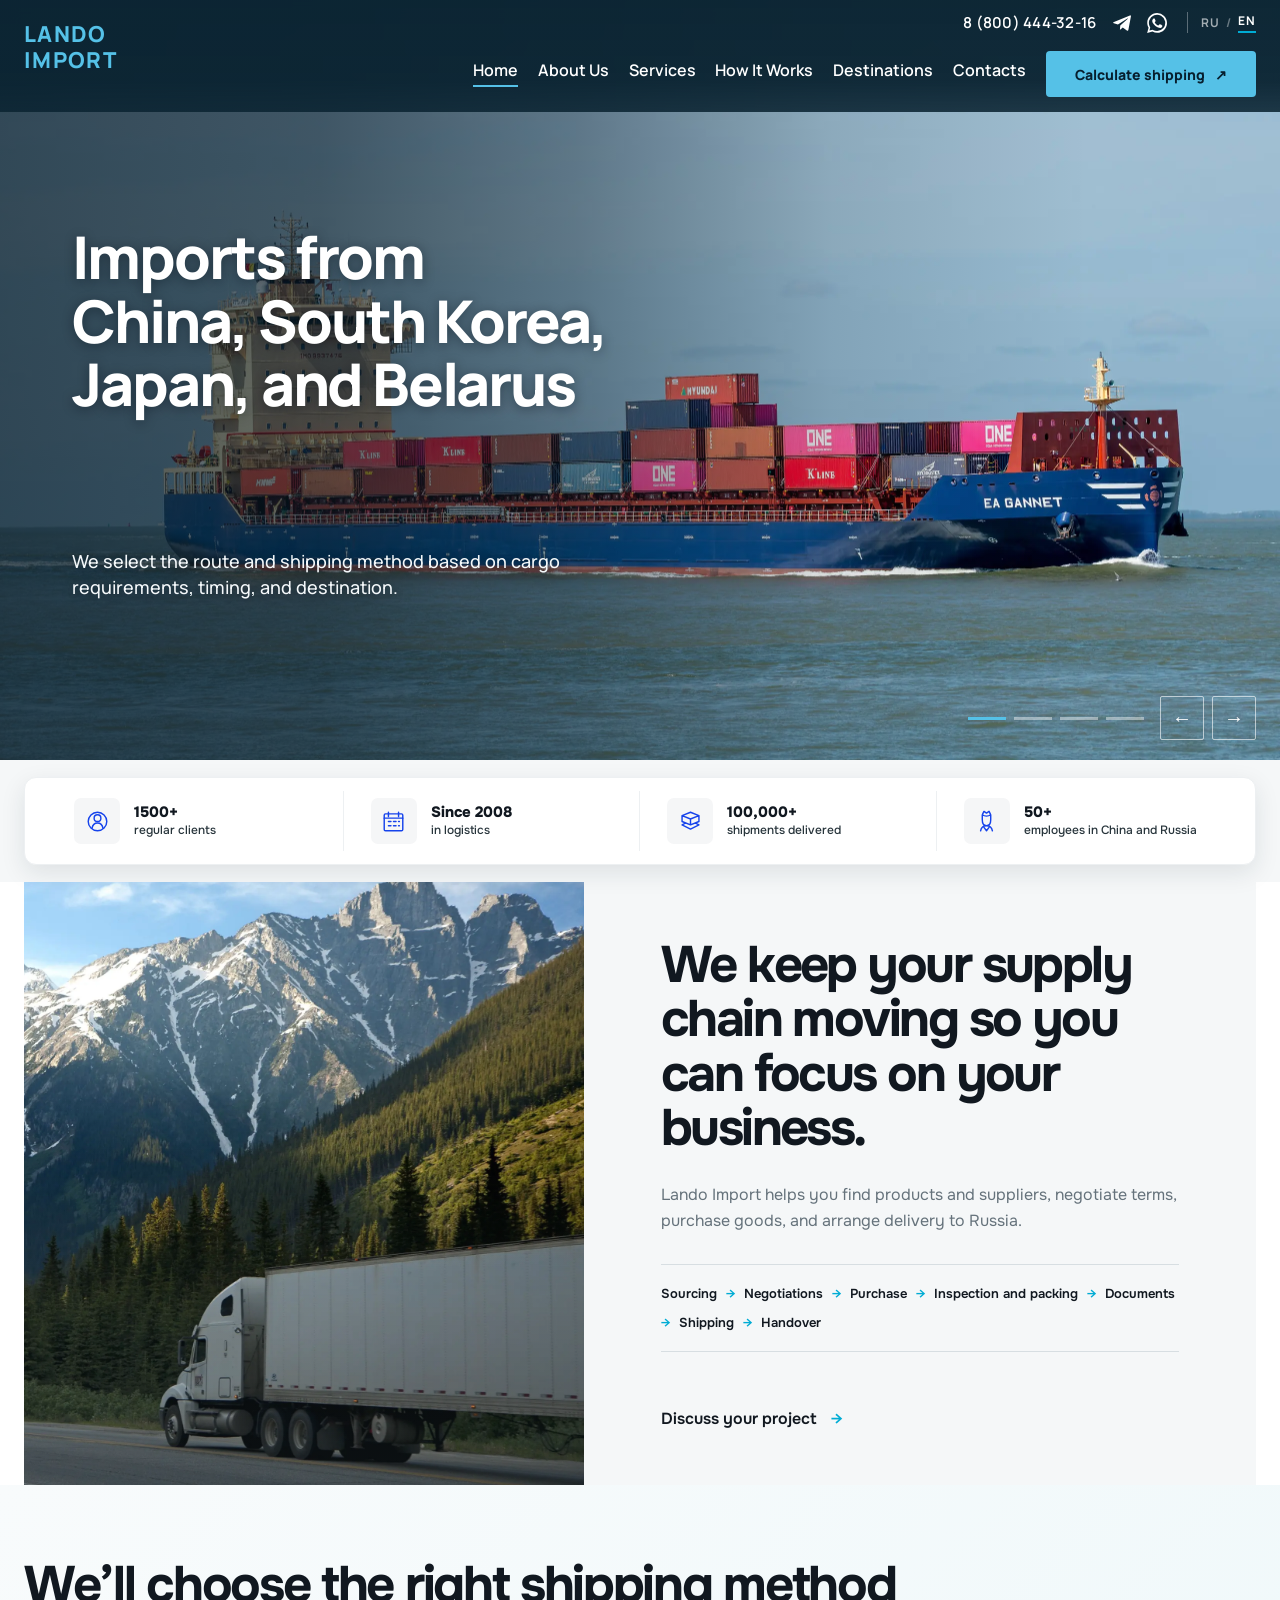
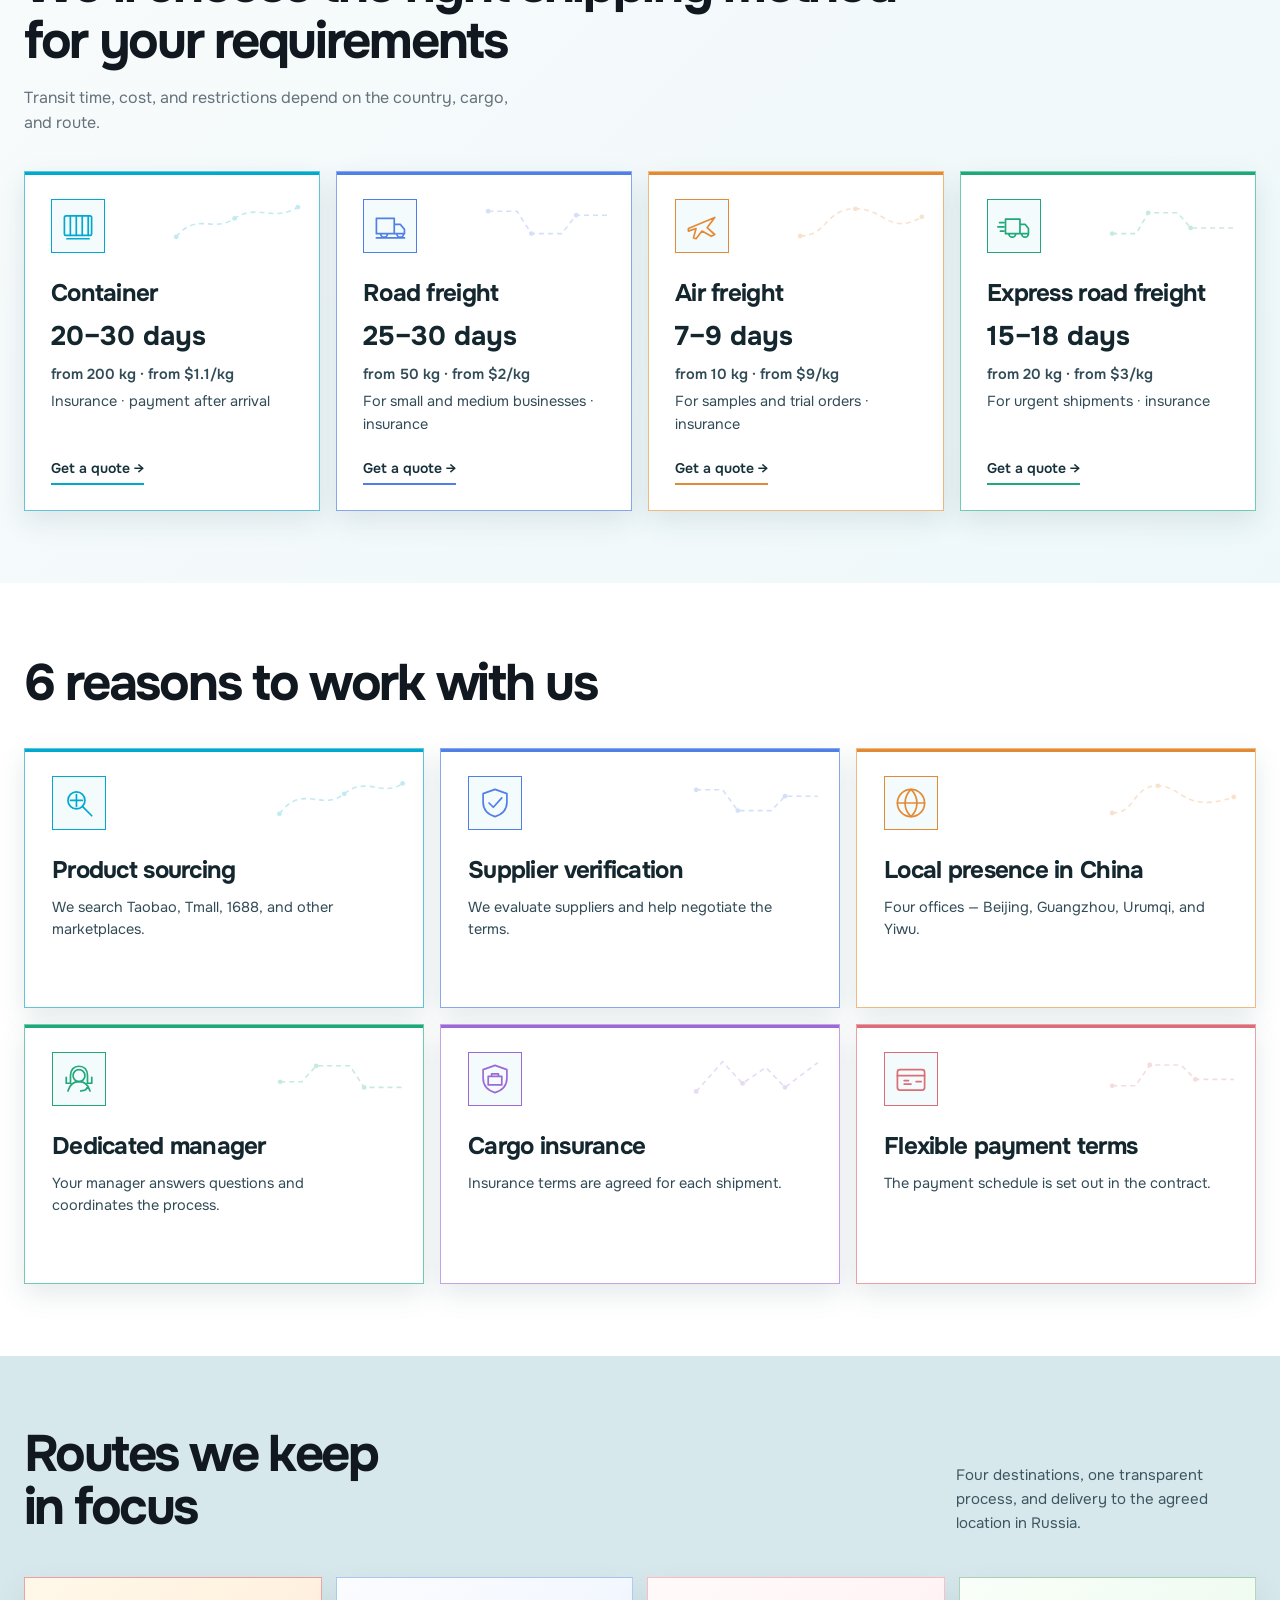
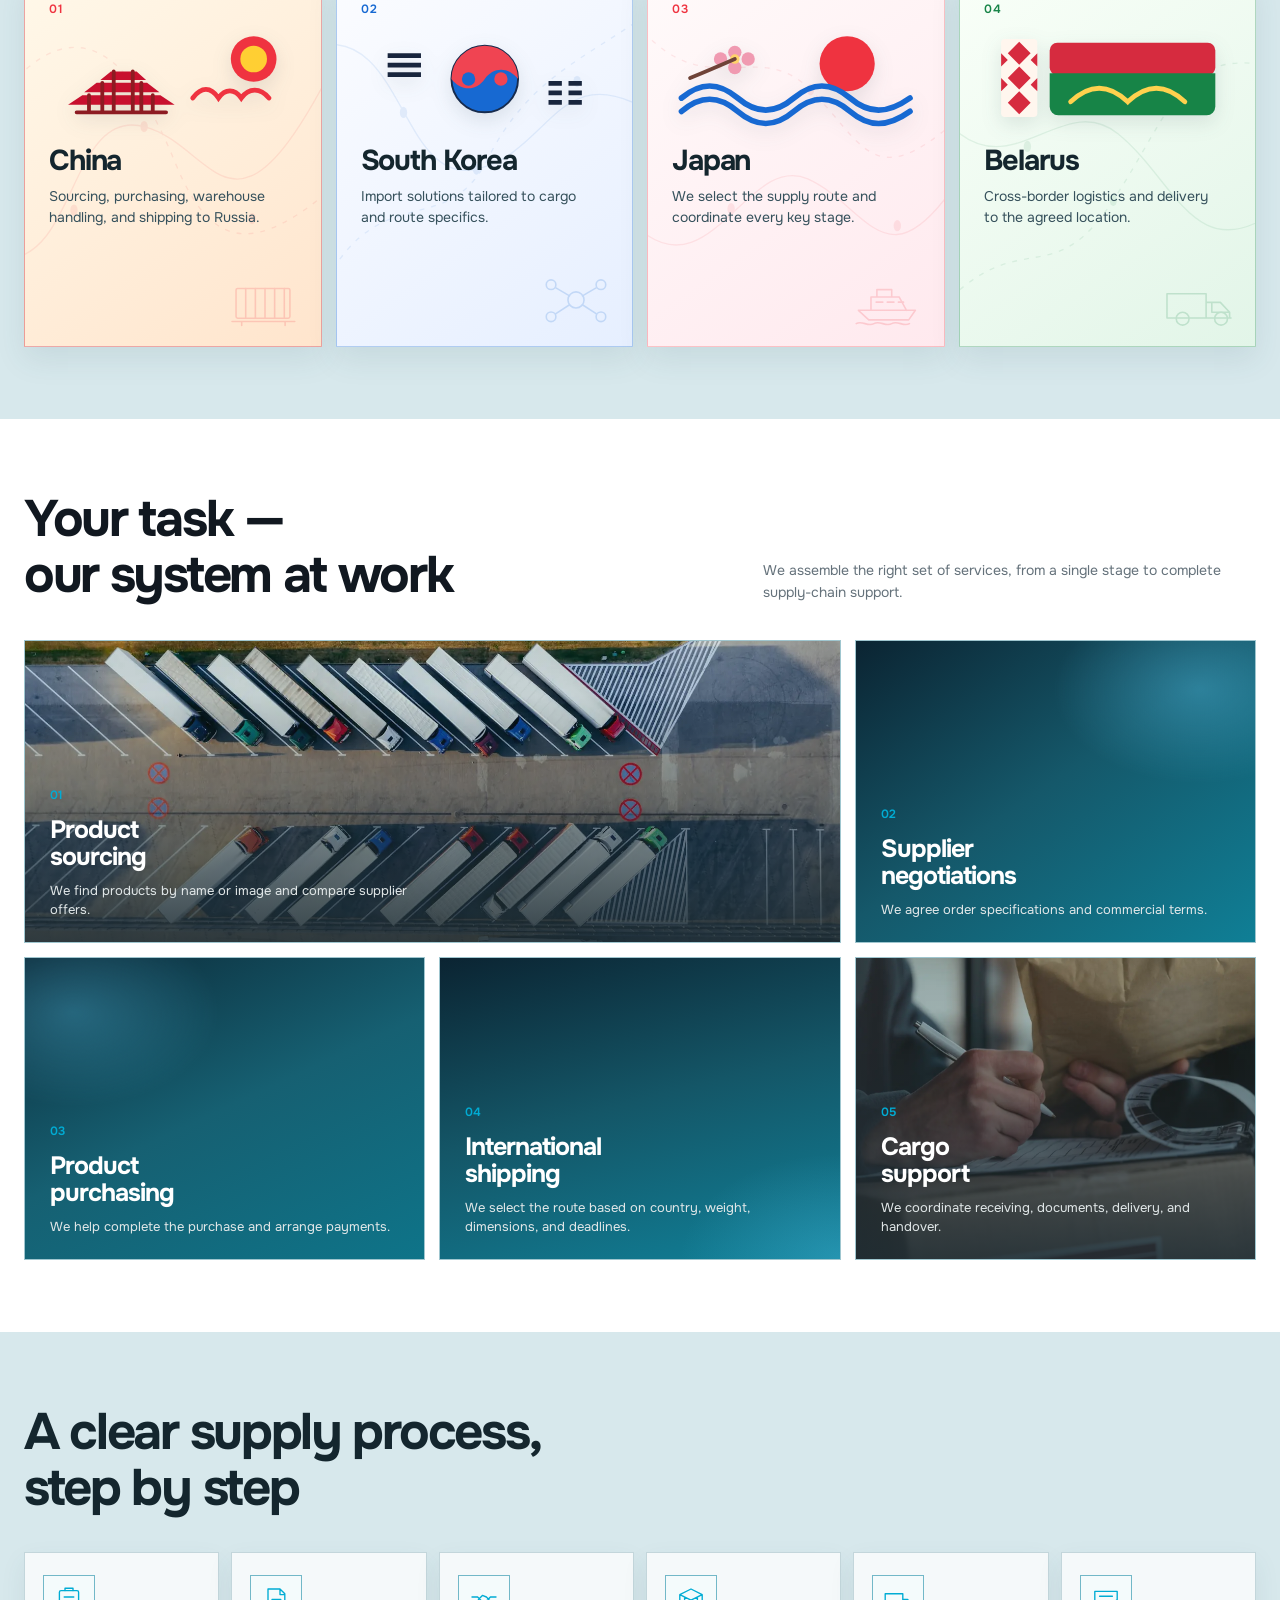
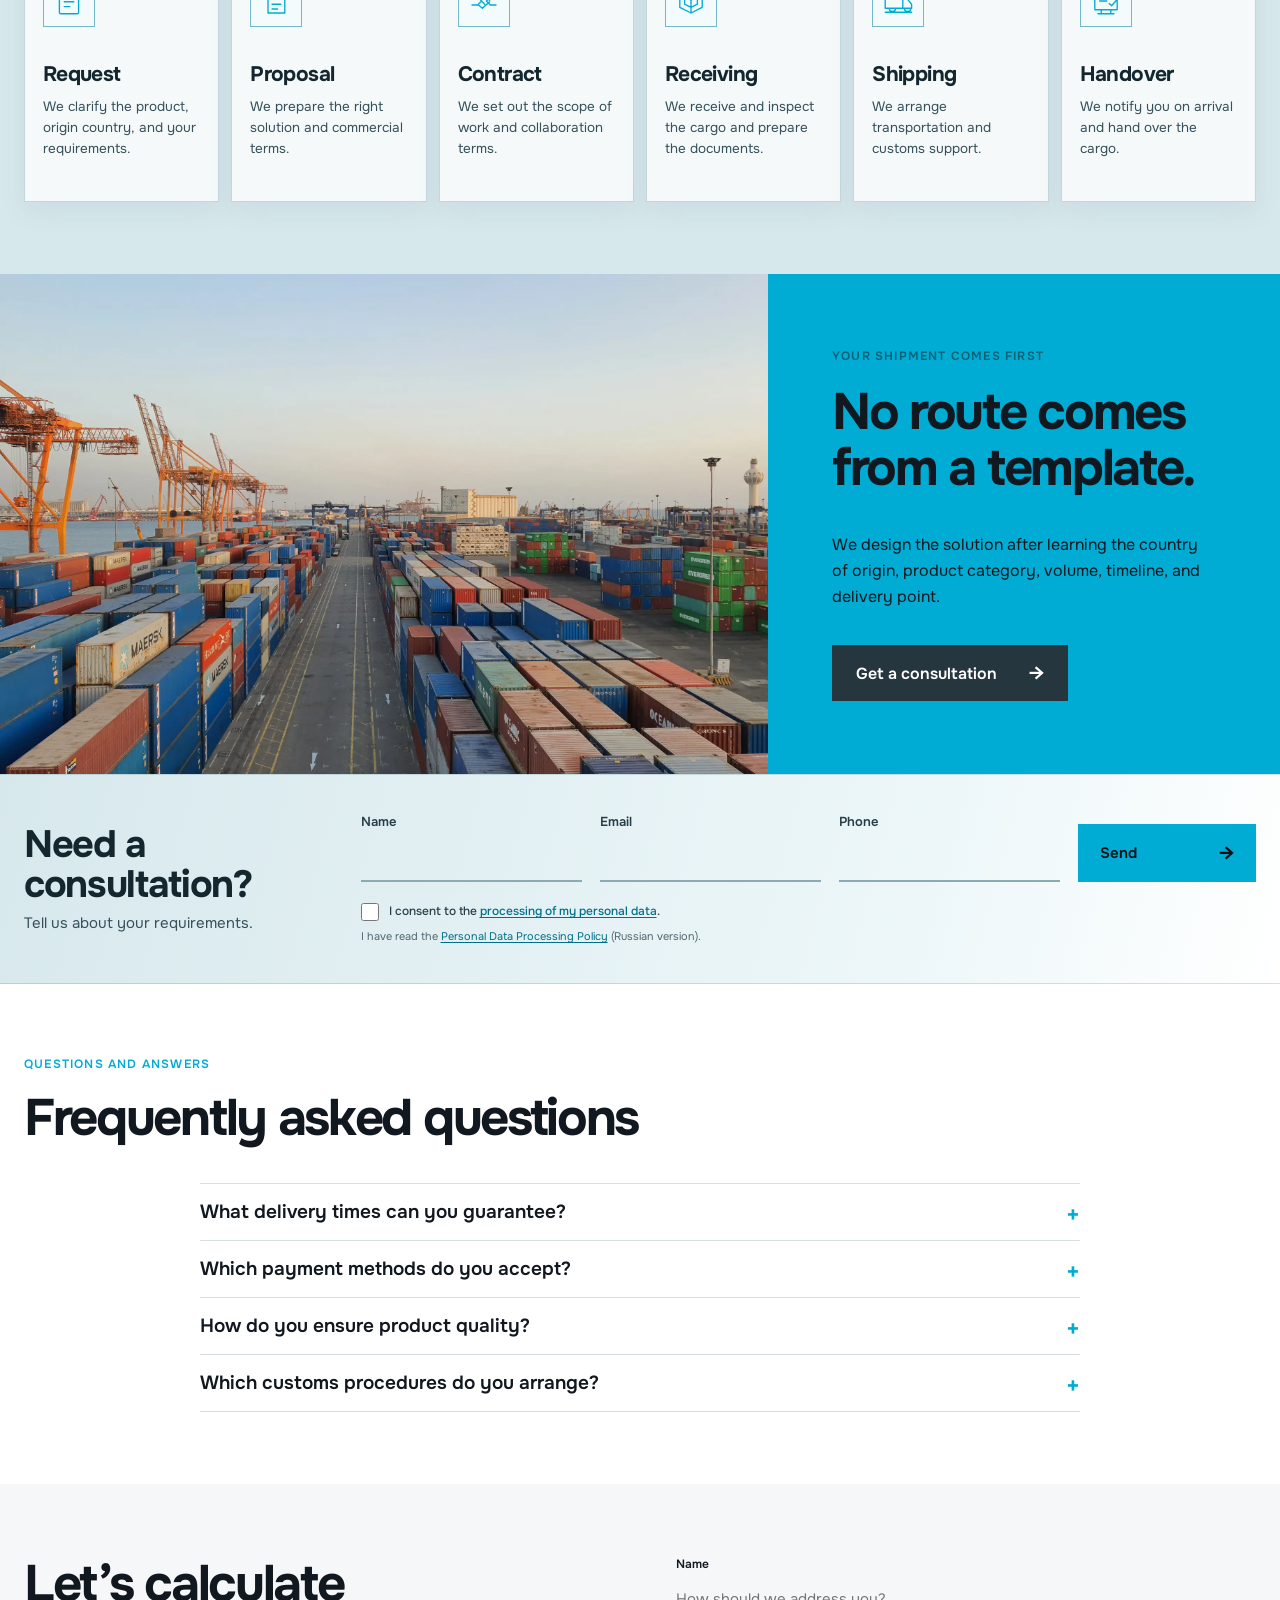
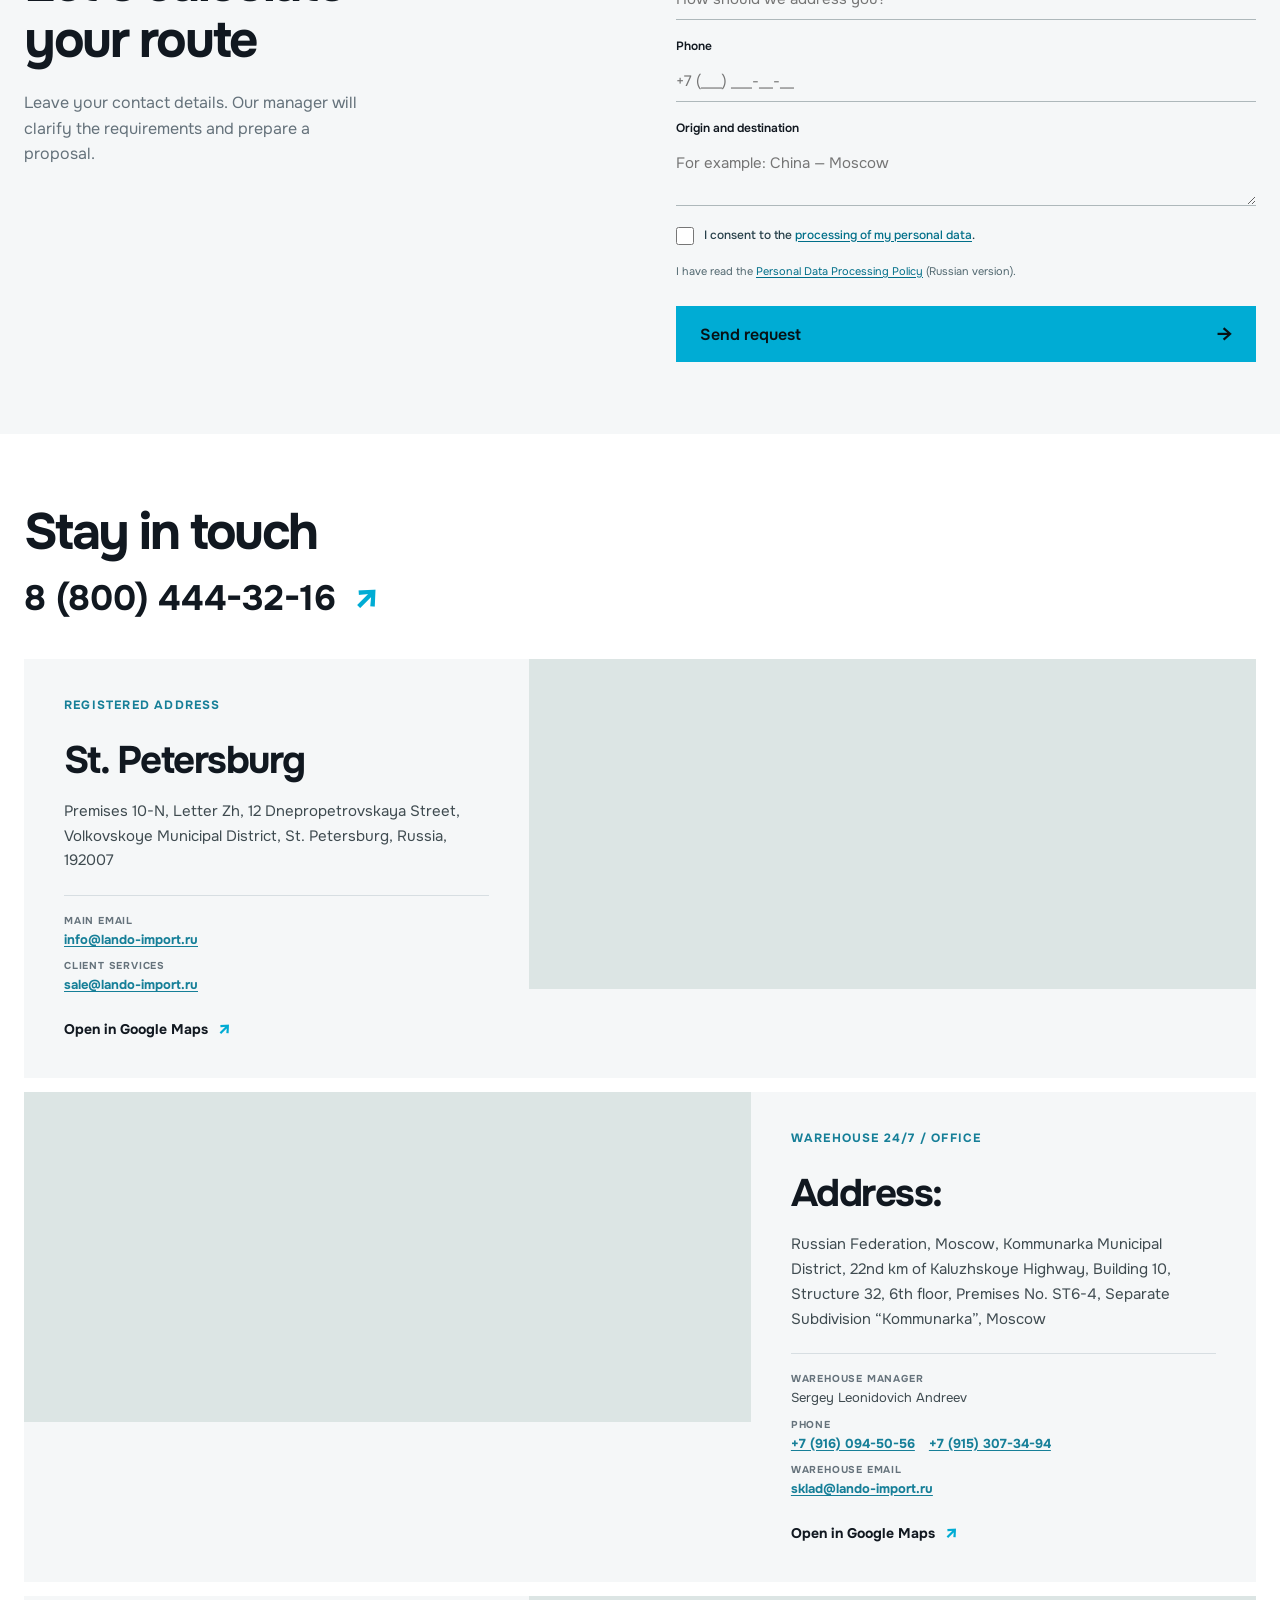
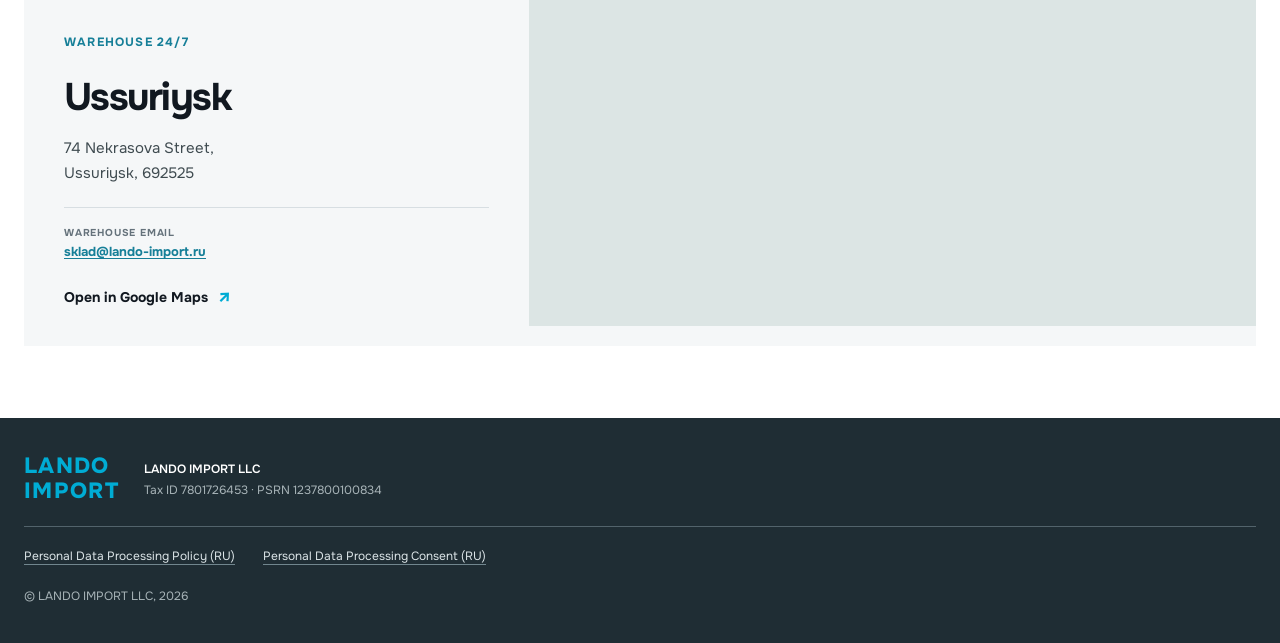
==== commit 7c0f10d9: "Fill empty service cards and fix mobile hero layout. Restore the sourcing photo, give text-only card" ====
--- a/en.html
+++ b/en.html
@@ -8,7 +8,7 @@
     <link rel="preconnect" href="https://fonts.gstatic.com" crossorigin />
     <link href="https://fonts.googleapis.com/css2?family=Manrope:wght@400;500;600;700;800&family=Onest:wght@400;500;600;700;800&display=swap" rel="stylesheet" />
     <link rel="preload" as="image" type="image/webp" href="images/hero00.webp" />
-    <link rel="stylesheet" href="style.css?v=20261102-img" />
+    <link rel="stylesheet" href="style.css?v=20261102-svc" />
   </head>
   <body id="top">
     <header class="header">
@@ -18,8 +18,8 @@
         <div class="header__content">
           <div class="header__contacts">
             <a class="header__phone" href="tel:88004443216">8 (800) 444-32-16</a>
-            <span class="header__social" role="img" aria-label="Telegram — link coming soon" title="Telegram — link coming soon"><svg viewBox="0 0 24 24" aria-hidden="true"><path d="M21.7 3.1 18.5 20c-.2 1.2-.9 1.5-1.9.9l-4.9-3.6-2.4 2.3c-.3.3-.5.5-1 .5l.4-5 9.1-8.2c.4-.4-.1-.6-.6-.2L5.9 13.8 1 12.3c-1.1-.3-1.1-1.1.2-1.6L20.3 3c.9-.3 1.7.2 1.4.1Z"/></svg></span>
-            <span class="header__social" role="img" aria-label="WhatsApp — link coming soon" title="WhatsApp — link coming soon"><svg viewBox="0 0 24 24" aria-hidden="true"><path d="M20.5 3.5A11.8 11.8 0 0 0 12.1 0C5.6 0 .3 5.3.3 11.8c0 2.1.5 4.1 1.6 5.9L.2 24l6.4-1.7a11.8 11.8 0 0 0 5.6 1.4h.1c6.5 0 11.7-5.3 11.7-11.8 0-3.2-1.2-6.1-3.5-8.4Zm-8.3 18.2c-1.8 0-3.6-.5-5.1-1.4l-.4-.2-3.8 1 1-3.7-.2-.4a9.8 9.8 0 1 1 8.5 4.7Zm5.4-7.3c-.3-.1-1.7-.8-2-.9-.3-.1-.5-.1-.7.2l-.9 1.1c-.2.2-.4.2-.7.1a7.8 7.8 0 0 1-2.3-1.4 8.7 8.7 0 0 1-1.6-2c-.2-.3 0-.5.1-.6l.5-.6.3-.5c.1-.2 0-.4 0-.5l-.9-2.1c-.2-.6-.5-.5-.7-.5h-.6c-.2 0-.5.1-.8.4-.3.3-1 1-1 2.5s1.1 2.9 1.2 3.1c.1.2 2.1 3.2 5.1 4.5.7.3 1.3.5 1.7.6.7.2 1.4.2 1.9.1.6-.1 1.7-.7 2-1.4.2-.7.2-1.3.2-1.4-.2-.3-.4-.4-.7-.5Z"/></svg></span>
+            <span class="header__social" role="img" aria-label="Telegram"><svg viewBox="0 0 24 24" aria-hidden="true"><path d="M21.7 3.1 18.5 20c-.2 1.2-.9 1.5-1.9.9l-4.9-3.6-2.4 2.3c-.3.3-.5.5-1 .5l.4-5 9.1-8.2c.4-.4-.1-.6-.6-.2L5.9 13.8 1 12.3c-1.1-.3-1.1-1.1.2-1.6L20.3 3c.9-.3 1.7.2 1.4.1Z"/></svg></span>
+            <span class="header__social" role="img" aria-label="WhatsApp"><svg viewBox="0 0 24 24" aria-hidden="true"><path d="M20.5 3.5A11.8 11.8 0 0 0 12.1 0C5.6 0 .3 5.3.3 11.8c0 2.1.5 4.1 1.6 5.9L.2 24l6.4-1.7a11.8 11.8 0 0 0 5.6 1.4h.1c6.5 0 11.7-5.3 11.7-11.8 0-3.2-1.2-6.1-3.5-8.4Zm-8.3 18.2c-1.8 0-3.6-.5-5.1-1.4l-.4-.2-3.8 1 1-3.7-.2-.4a9.8 9.8 0 1 1 8.5 4.7Zm5.4-7.3c-.3-.1-1.7-.8-2-.9-.3-.1-.5-.1-.7.2l-.9 1.1c-.2.2-.4.2-.7.1a7.8 7.8 0 0 1-2.3-1.4 8.7 8.7 0 0 1-1.6-2c-.2-.3 0-.5.1-.6l.5-.6.3-.5c.1-.2 0-.4 0-.5l-.9-2.1c-.2-.6-.5-.5-.7-.5h-.6c-.2 0-.5.1-.8.4-.3.3-1 1-1 2.5s1.1 2.9 1.2 3.1c.1.2 2.1 3.2 5.1 4.5.7.3 1.3.5 1.7.6.7.2 1.4.2 1.9.1.6-.1 1.7-.7 2-1.4.2-.7.2-1.3.2-1.4-.2-.3-.4-.4-.7-.5Z"/></svg></span>
             <nav class="lang-switch" aria-label="Language selection"><a href="index.html" lang="ru">RU</a><span>/</span><a class="is-active" href="en.html" lang="en" aria-current="page">EN</a></nav>
           </div>
           <div class="header__main">
@@ -58,7 +58,7 @@
       <section class="benefits"><div class="container"><div class="section-head"><h2>6 reasons to work with us</h2></div><div class="benefits__grid">
         <article><div class="card-icon" aria-hidden="true"><svg viewBox="0 0 40 40"><circle cx="17" cy="17" r="10"/><path d="m24 24 11 11M10 17h14M17 10v14"/></svg></div><svg class="card-infographic" viewBox="0 0 160 54" aria-hidden="true"><path d="M3 43C32 4 56 41 84 18s49 5 73-13"/><circle cx="3" cy="43" r="3"/><circle cx="84" cy="18" r="3"/><circle cx="157" cy="5" r="3"/></svg><h3>Product sourcing</h3><p>We search Taobao, Tmall, 1688, and other marketplaces.</p></article>
         <article><div class="card-icon" aria-hidden="true"><svg viewBox="0 0 40 40"><path d="M20 4 34 9v10c0 9-5 14-14 17C11 33 6 28 6 19V9zM13 20l5 5 10-11"/></svg></div><svg class="card-infographic" viewBox="0 0 160 54" aria-hidden="true"><path d="M4 13h33l19 26h42l17-18h41"/><circle cx="4" cy="13" r="3"/><circle cx="56" cy="39" r="3"/><circle cx="115" cy="21" r="3"/></svg><h3>Supplier verification</h3><p>We evaluate suppliers and help negotiate the terms.</p></article>
-        <article><div class="card-icon" aria-hidden="true"><svg viewBox="0 0 40 40"><circle cx="20" cy="20" r="16"/><path d="M4 20h32M20 4c5 5 7 10 7 16s-2 11-7 16c-5-5-7-10-7-16s2-11 7-16"/></svg></div><svg class="card-infographic" viewBox="0 0 160 54" aria-hidden="true"><path d="M4 42c30 0 25-34 57-34 31 0 33 35 95 14"/><circle cx="4" cy="42" r="3"/><circle cx="61" cy="8" r="3"/><circle cx="156" cy="22" r="3"/></svg><h3>Local presence in China</h3><p>Information about local offices is subject to confirmation.</p></article>
+        <article><div class="card-icon" aria-hidden="true"><svg viewBox="0 0 40 40"><circle cx="20" cy="20" r="16"/><path d="M4 20h32M20 4c5 5 7 10 7 16s-2 11-7 16c-5-5-7-10-7-16s2-11 7-16"/></svg></div><svg class="card-infographic" viewBox="0 0 160 54" aria-hidden="true"><path d="M4 42c30 0 25-34 57-34 31 0 33 35 95 14"/><circle cx="4" cy="42" r="3"/><circle cx="61" cy="8" r="3"/><circle cx="156" cy="22" r="3"/></svg><h3>Local presence in China</h3><p>Four offices — Beijing, Guangzhou, Urumqi, and Yiwu.</p></article>
         <article><div class="card-icon" aria-hidden="true"><svg viewBox="0 0 40 40"><circle cx="20" cy="16" r="7"/><path d="M7 34c2-7 7-11 13-11s11 4 13 11M5 18v7h5v-9c0-7 4-11 10-11s10 4 10 11v9h5v-7M30 28c0 4-3 6-8 6"/></svg></div><svg class="card-infographic" viewBox="0 0 160 54" aria-hidden="true"><path d="M4 33h27l18-20h42l18 27h47"/><circle cx="4" cy="33" r="3"/><circle cx="49" cy="13" r="3"/><circle cx="109" cy="40" r="3"/></svg><h3>Dedicated manager</h3><p>Your manager answers questions and coordinates the process.</p></article>
         <article><div class="card-icon" aria-hidden="true"><svg viewBox="0 0 40 40"><path d="M20 4 34 9v10c0 9-5 14-14 17C11 33 6 28 6 19V9zM12 17h16v10H12zM16 17v-3h8v3"/></svg></div><svg class="card-infographic" viewBox="0 0 160 54" aria-hidden="true"><path d="M4 45 37 8l25 27 29-20 24 25 41-31"/><circle cx="4" cy="45" r="3"/><circle cx="62" cy="35" r="3"/><circle cx="115" cy="40" r="3"/></svg><h3>Cargo insurance</h3><p>Insurance terms are agreed for each shipment.</p></article>
         <article><div class="card-icon" aria-hidden="true"><svg viewBox="0 0 40 40"><rect x="4" y="9" width="32" height="24" rx="3"/><path d="M4 16h32M26 23h6M12 26h8M12 22h5"/></svg></div><svg class="card-infographic" viewBox="0 0 160 54" aria-hidden="true"><path d="M4 38h29l18-26h39l18 18h48"/><circle cx="4" cy="38" r="3"/><circle cx="51" cy="12" r="3"/><circle cx="108" cy="30" r="3"/></svg><h3>Flexible payment terms</h3><p>The payment schedule is set out in the contract.</p></article>
--- a/style.css
+++ b/style.css
@@ -858,3 +858,61 @@
   .hero__slide{transition:none}
   .hero__arrow,.hero__dots button{transition:none}
 }
+
+/* Text-only service cards: the dark teal field previously on card 01. */
+.services__grid .service:not(.service--wide):not(.service--photo){
+  color:#fff;
+  background:
+    radial-gradient(70% 60% at 86% 16%, rgba(85,193,231,.38), transparent 52%),
+    linear-gradient(145deg, #0b2432 0%, #15586a 48%, #0f7f96 100%)
+}
+.services__grid .service:nth-child(3):not(.service--wide):not(.service--photo){
+  background:
+    radial-gradient(70% 60% at 12% 18%, rgba(85,193,231,.32), transparent 52%),
+    linear-gradient(155deg, #0c2a38 0%, #166072 50%, #0e7489 100%)
+}
+.services__grid .service:nth-child(4):not(.service--wide):not(.service--photo){
+  background:
+    radial-gradient(80% 70% at 100% 100%, rgba(85,193,231,.30), transparent 50%),
+    linear-gradient(165deg, #0b2432 0%, #145667 48%, #108199 100%)
+}
+.services__grid .service:not(.service--wide):not(.service--photo) .service__caption{
+  position:absolute;
+  inset:auto 25px 22px
+}
+.services__grid .service:not(.service--wide):not(.service--photo) h3{color:#fff}
+.services__grid .service:not(.service--wide):not(.service--photo) p{color:#e1e7e8}
+
+/* Restore the original sourcing photograph on the first card. */
+.service__image--sourcing{
+  background-image:image-set(url('images/sourcing.webp') type('image/webp'), url('images/sourcing.jpg') type('image/jpeg'));
+  background-position:center;
+  background-size:cover
+}
+
+/* Mobile: keep the truck in frame above the intro heading. */
+@media(max-width:800px){
+  .intro__photo{
+    min-height:min(78vw, 460px);
+    background-position:center 82%;
+    background-size:cover
+  }
+}
+
+/* Mobile: keep the hero title up top and drop the lead toward the footer, as on desktop. */
+@media(max-width:767px){
+  .hero .container.hero__content{
+    display:flex;
+    flex-direction:column;
+    justify-content:flex-start;
+    top:var(--hero-top);
+    bottom:78px;
+    height:auto
+  }
+  .hero .hero__lead,
+  .hero .hero__lead--bright{
+    margin-top:auto;
+    margin-bottom:0;
+    max-width:100%
+  }
+}
